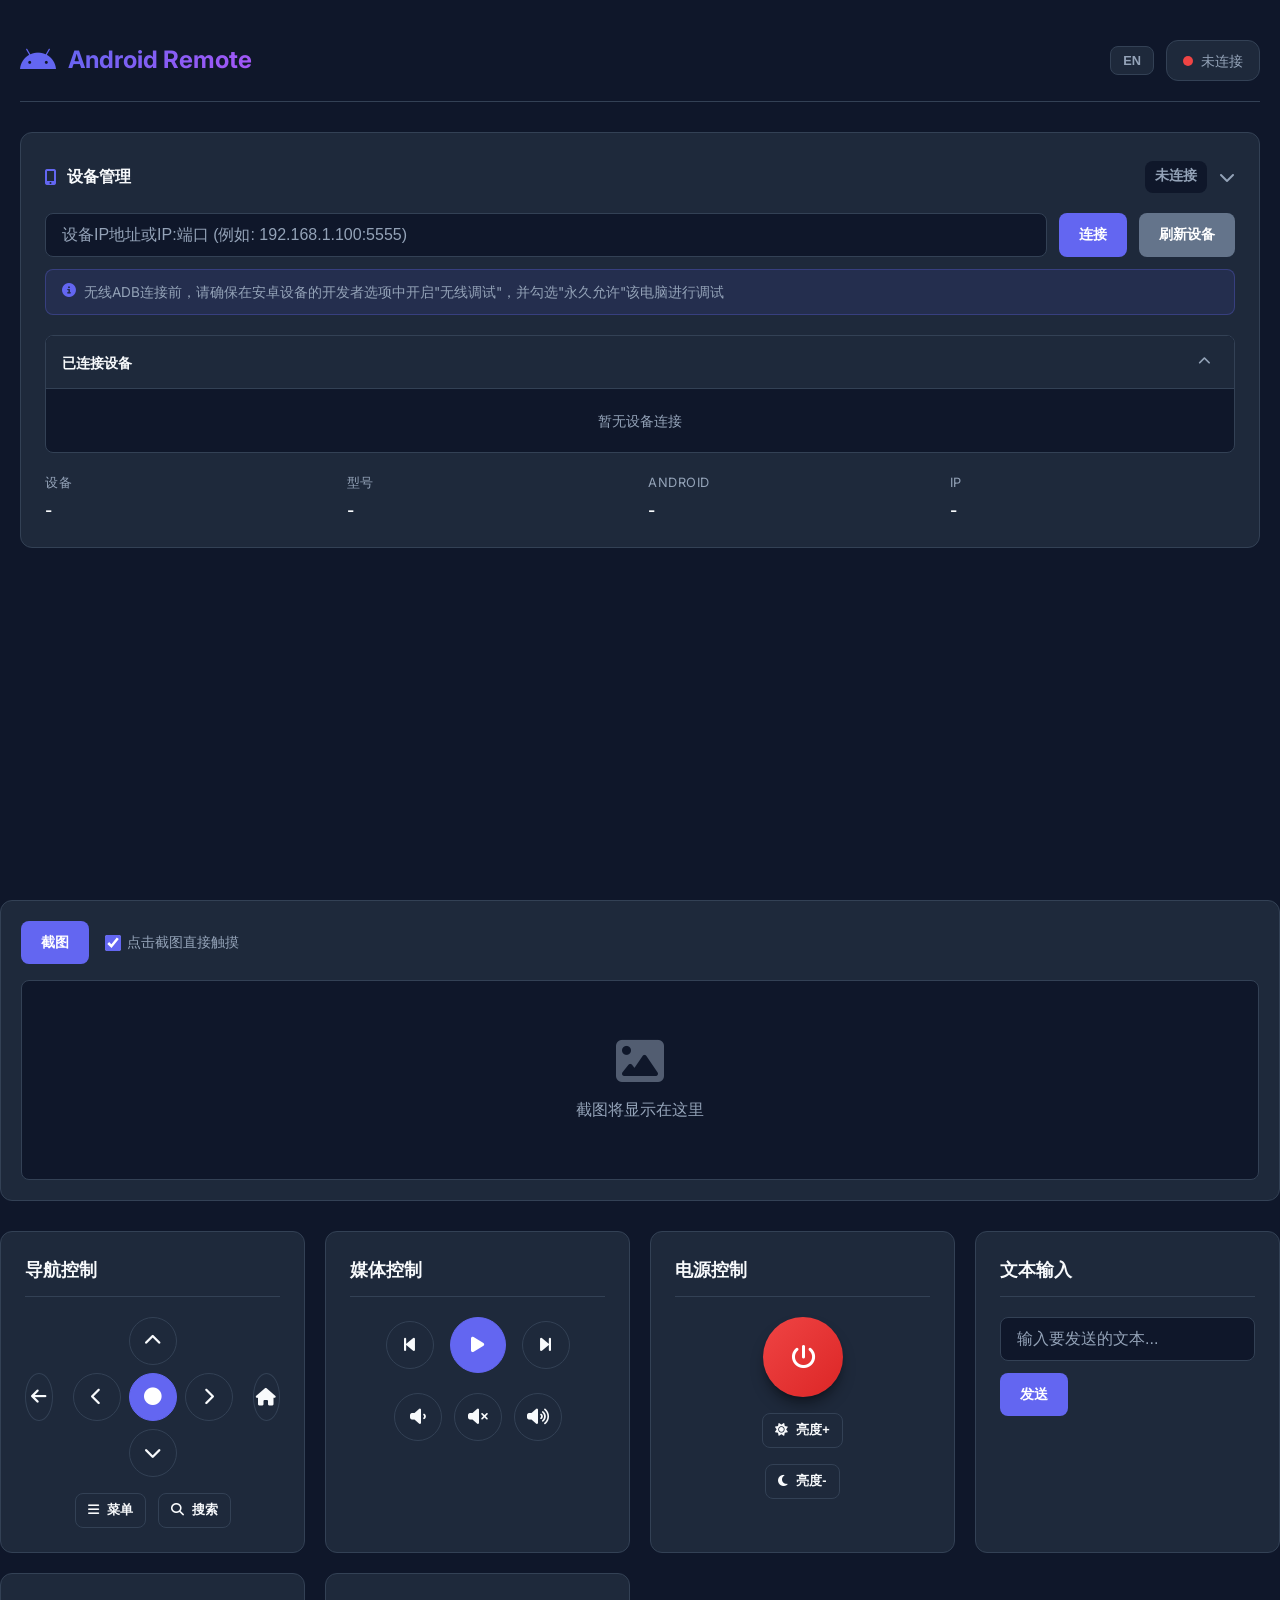
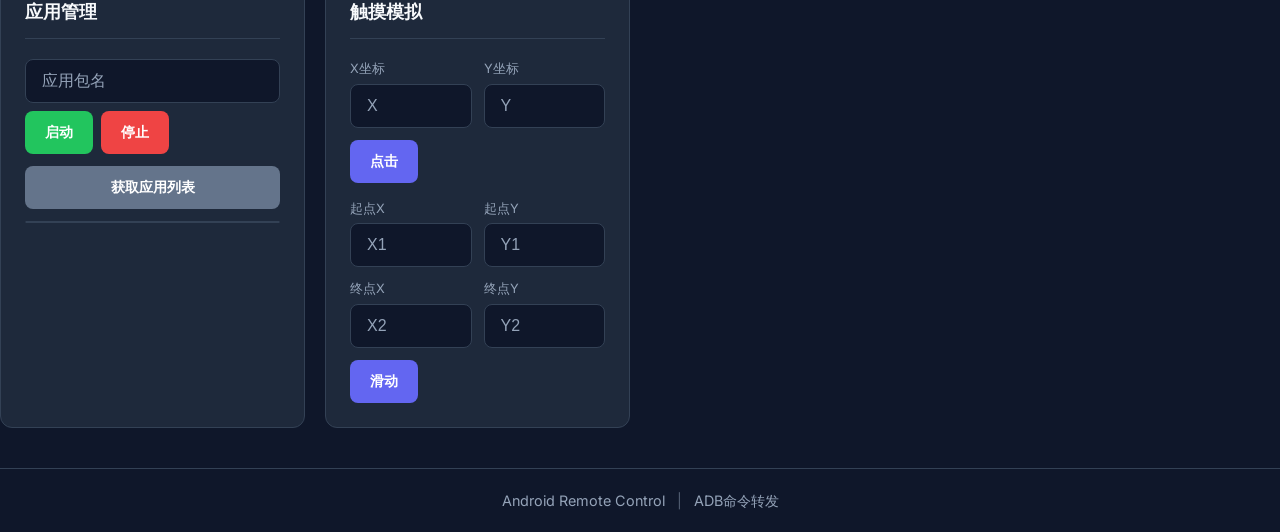
==== static/index.html @ 406a1ae6 "refactor(ui): 截图模块独立于设备管理 - 截图区域从设备管理折叠区域移出 - 截图作为独立section显示，不受折叠影响 - 添加screenshot-section样式" ====
<!DOCTYPE html>
<html lang="zh-CN">
<head>
    <meta charset="UTF-8">
    <meta name="viewport" content="width=device-width, initial-scale=1.0">
    <title>Android Remote</title>
    <link rel="stylesheet" href="style.css">
    <link href="https://fonts.googleapis.com/css2?family=Inter:wght@400;500;600;700&display=swap" rel="stylesheet">
    <link rel="stylesheet" href="https://cdnjs.cloudflare.com/ajax/libs/font-awesome/6.4.0/css/all.min.css">
</head>
<body>
    <div class="container">
        <header class="header">
            <div class="logo">
                <i class="fab fa-android"></i>
                <h1>Android Remote</h1>
            </div>
            <div class="header-right">
                <button id="langToggle" class="lang-toggle">EN</button>
                <div class="status" id="deviceStatus">
                    <span class="status-dot"></span>
                    <span class="status-text">未连接</span>
                </div>
            </div>
        </header>

        <main class="main-content">
            <section class="connection-section" id="connectionSection">
                <div class="section-header" id="connectionHeader">
                    <div class="section-header-left">
                        <i class="fas fa-mobile-alt"></i>
                        <span>设备管理</span>
                    </div>
                    <div class="section-header-right">
                        <div class="connection-status-info">
                            <span class="connection-status-text" id="connectionStatusText">未连接</span>
                            <span class="connection-status-detail" id="connectionStatusDetail"></span>
                        </div>
                        <i class="fas fa-chevron-down connection-toggle-icon"></i>
                    </div>
                </div>
                <div class="connection-section-content" id="connectionContent">
                <div class="input-group">
                    <input type="text" id="deviceIP" placeholder="设备IP地址或IP:端口 (例如: 192.168.1.100:5555)" class="input-field">
                    <button id="connectBtn" class="btn btn-primary">
                        <i class="fas fa-link"></i>
                        连接
                    </button>
                    <button id="refreshDevicesBtn" class="btn btn-secondary">
                        <i class="fas fa-sync-alt"></i>
                        刷新设备
                    </button>
                </div>
                <div class="connection-tip">
                    <i class="fas fa-info-circle"></i>
                    <span>无线ADB连接前，请确保在安卓设备的开发者选项中开启"无线调试"，并勾选"永久允许"该电脑进行调试</span>
                </div>
                <div class="device-list" id="deviceList">
                    <div class="device-list-header">
                        <h3>已连接设备</h3>
                        <button class="device-list-toggle" id="deviceListToggle" aria-label="折叠/展开设备列表">
                            <i class="fas fa-chevron-up"></i>
                        </button>
                    </div>
                    <div class="device-list-content" id="deviceListContent">
                        <div class="device-item-empty">暂无设备连接</div>
                    </div>
                </div>
                <div class="device-info" id="deviceInfo">
                    <div class="info-item info-item-main">
                        <span class="info-label">设备</span>
                        <span class="info-value info-value-main" id="deviceDisplayName">-</span>
                    </div>
                    <div class="info-item">
                        <span class="info-label">型号</span>
                        <span class="info-value" id="deviceModel">-</span>
                    </div>
                    <div class="info-item">
                        <span class="info-label">Android</span>
                        <span class="info-value" id="androidVersion">-</span>
                    </div>
                    <div class="info-item">
                        <span class="info-label">IP</span>
                        <span class="info-value" id="deviceIPDisplay">-</span>
                    </div>
                </div>
                </div>
                </div>
            </section>

            <section class="screenshot-section">
                <div class="screenshot-controls">
                    <div class="screenshot-header">
                        <button id="screenshotBtn" class="btn btn-primary">
                            <i class="fas fa-camera"></i>
                            截图
                        </button>
                        <label class="toggle-label">
                            <input type="checkbox" id="clickToTap" checked>
                            <span>点击截图直接触摸</span>
                        </label>
                    </div>
                    <div class="screenshot-preview" id="screenshotPreview">
                        <img id="screenshotImage" src="" alt="截图预览" style="display: none;">
                        <div class="placeholder" id="screenshotPlaceholder">
                            <i class="fas fa-image"></i>
                            <span>截图将显示在这里</span>
                        </div>
                        <div class="click-indicator" id="clickIndicator"></div>
                    </div>
                </div>
            </section>

            <div class="controls-grid">
                <div class="swipe-panels" id="swipePanels">
                    <div class="swipe-panel" data-panel="0">
                        <section class="control-section navigation">
                            <h2 class="section-title">导航控制</h2>
                            <div class="nav-controls">
                                <button class="btn btn-icon" data-key="back" title="返回">
                                    <i class="fas fa-arrow-left"></i>
                                </button>
                                <div class="dpad">
                                    <button class="btn btn-icon" data-key="up" title="上">
                                        <i class="fas fa-chevron-up"></i>
                                    </button>
                                    <button class="btn btn-icon btn-center" data-key="center" title="确认">
                                        <i class="fas fa-circle"></i>
                                    </button>
                                    <button class="btn btn-icon" data-key="down" title="下">
                                        <i class="fas fa-chevron-down"></i>
                                    </button>
                                    <button class="btn btn-icon" data-key="left" title="左">
                                        <i class="fas fa-chevron-left"></i>
                                    </button>
                                    <button class="btn btn-icon" data-key="right" title="右">
                                        <i class="fas fa-chevron-right"></i>
                                    </button>
                                </div>
                                <button class="btn btn-icon" data-key="home" title="主页">
                                    <i class="fas fa-home"></i>
                                </button>
                            </div>
                            <div class="extra-nav">
                                <button class="btn btn-small" data-key="menu" title="菜单">
                                    <i class="fas fa-bars"></i>
                                    菜单
                                </button>
                                <button class="btn btn-small" data-key="search" title="搜索">
                                    <i class="fas fa-search"></i>
                                    搜索
                                </button>
                            </div>
                        </section>

                        <section class="control-section media">
                            <h2 class="section-title">媒体控制</h2>
                            <div class="media-controls">
                                <button class="btn btn-icon" data-key="previous" title="上一曲">
                                    <i class="fas fa-step-backward"></i>
                                </button>
                                <button class="btn btn-icon btn-play" data-key="playpause" title="播放/暂停">
                                    <i class="fas fa-play"></i>
                                </button>
                                <button class="btn btn-icon" data-key="next" title="下一曲">
                                    <i class="fas fa-step-forward"></i>
                                </button>
                            </div>
                            <div class="volume-controls">
                                <button class="btn btn-icon" data-key="volumedown" title="音量减">
                                    <i class="fas fa-volume-down"></i>
                                </button>
                                <button class="btn btn-icon" data-key="mute" title="静音">
                                    <i class="fas fa-volume-mute"></i>
                                </button>
                                <button class="btn btn-icon" data-key="volumeup" title="音量加">
                                    <i class="fas fa-volume-up"></i>
                                </button>
                            </div>
                        </section>

                        <section class="control-section power">
                            <h2 class="section-title">电源控制</h2>
                            <div class="power-controls">
                                <button class="btn btn-power" data-key="power" title="电源">
                                    <i class="fas fa-power-off"></i>
                                </button>
                                <button class="btn btn-small" data-key="brightnessup" title="亮度增">
                                    <i class="fas fa-sun"></i>
                                    亮度+
                                </button>
                                <button class="btn btn-small" data-key="brightnessdown" title="亮度减">
                                    <i class="fas fa-moon"></i>
                                    亮度-
                                </button>
                            </div>
                        </section>
                    </div>

                    <div class="swipe-panel" data-panel="1">
                        <section class="control-section input">
                            <h2 class="section-title">文本输入</h2>
                            <div class="input-controls">
                                <input type="text" id="textInput" placeholder="输入要发送的文本..." class="input-field">
                                <button id="sendTextBtn" class="btn btn-primary">
                                    <i class="fas fa-paper-plane"></i>
                                    发送
                                </button>
                            </div>
                        </section>

                        <section class="control-section apps">
                            <h2 class="section-title">应用管理</h2>
                            <div class="app-controls">
                                <div class="app-input-group">
                                    <input type="text" id="packageName" placeholder="应用包名" class="input-field">
                                    <button id="startAppBtn" class="btn btn-success">
                                        <i class="fas fa-play"></i>
                                        启动
                                    </button>
                                    <button id="stopAppBtn" class="btn btn-danger">
                                        <i class="fas fa-stop"></i>
                                        停止
                                    </button>
                                </div>
                                <button id="listAppsBtn" class="btn btn-secondary">
                                    <i class="fas fa-list"></i>
                                    获取应用列表
                                </button>
                                <div class="app-list" id="appList"></div>
                            </div>
                        </section>
                    </div>

                    <div class="swipe-panel" data-panel="2">
                        <section class="control-section touch">
                            <h2 class="section-title">触摸模拟</h2>
                            <div class="touch-controls">
                                <div class="touch-inputs">
                                    <div class="touch-input">
                                        <label>X坐标</label>
                                        <input type="number" id="tapX" placeholder="X" class="input-field">
                                    </div>
                                    <div class="touch-input">
                                        <label>Y坐标</label>
                                        <input type="number" id="tapY" placeholder="Y" class="input-field">
                                    </div>
                                    <button id="tapBtn" class="btn btn-primary">
                                        <i class="fas fa-hand-pointer"></i>
                                        点击
                                    </button>
                                </div>
                                <div class="swipe-inputs">
                                    <div class="swipe-input">
                                        <label>起点X</label>
                                        <input type="number" id="swipeX1" placeholder="X1" class="input-field">
                                    </div>
                                    <div class="swipe-input">
                                        <label>起点Y</label>
                                        <input type="number" id="swipeY1" placeholder="Y1" class="input-field">
                                    </div>
                                    <div class="swipe-input">
                                        <label>终点X</label>
                                        <input type="number" id="swipeX2" placeholder="X2" class="input-field">
                                    </div>
                                    <div class="swipe-input">
                                        <label>终点Y</label>
                                        <input type="number" id="swipeY2" placeholder="Y2" class="input-field">
                                    </div>
                                    <button id="swipeBtn" class="btn btn-primary">
                                        <i class="fas fa-arrows-alt-h"></i>
                                        滑动
                                    </button>
                                </div>
                            </div>
                        </section>
                    </div>
                </div>
                <div class="swipe-dots" id="swipeDots">
                    <span class="swipe-dot active" data-dot="0"></span>
                    <span class="swipe-dot" data-dot="1"></span>
                    <span class="swipe-dot" data-dot="2"></span>
                </div>
            </div>
        </main>

        <footer class="footer">
            <div class="footer-content">
                <span>Android Remote Control</span>
                <span class="separator">|</span>
                <span>ADB命令转发</span>
            </div>
        </footer>
    </div>

    <div class="toast" id="toast"></div>
    <script src="i18n.js"></script>
    <script src="script.js"></script>
</body>
</html>
---- static/style.css ----
:root {
    --primary: #6366f1;
    --primary-hover: #4f46e5;
    --success: #22c55e;
    --success-hover: #16a34a;
    --danger: #ef4444;
    --danger-hover: #dc2626;
    --secondary: #64748b;
    --secondary-hover: #475569;
    --background: #0f172a;
    --surface: #1e293b;
    --surface-hover: #334155;
    --text: #f8fafc;
    --text-secondary: #94a3b8;
    --border: #334155;
    --radius: 12px;
    --radius-sm: 8px;
    --shadow: 0 4px 6px -1px rgba(0, 0, 0, 0.3), 0 2px 4px -2px rgba(0, 0, 0, 0.3);
    --shadow-lg: 0 10px 15px -3px rgba(0, 0, 0, 0.4), 0 4px 6px -4px rgba(0, 0, 0, 0.4);
    --transition: all 0.2s ease;
}

* {
    margin: 0;
    padding: 0;
    box-sizing: border-box;
}

body {
    font-family: 'Inter', -apple-system, BlinkMacSystemFont, sans-serif;
    background: var(--background);
    color: var(--text);
    min-height: 100vh;
    line-height: 1.6;
}

.container {
    max-width: 1400px;
    margin: 0 auto;
    padding: 20px;
    min-height: 100vh;
    display: flex;
    flex-direction: column;
}

.header {
    display: flex;
    justify-content: space-between;
    align-items: center;
    padding: 20px 0;
    border-bottom: 1px solid var(--border);
    margin-bottom: 30px;
}

.logo {
    display: flex;
    align-items: center;
    gap: 12px;
}

.logo i {
    font-size: 2rem;
    color: var(--primary);
}

.logo h1 {
    font-size: 1.5rem;
    font-weight: 700;
    background: linear-gradient(135deg, var(--primary), #a855f7);
    -webkit-background-clip: text;
    -webkit-text-fill-color: transparent;
    background-clip: text;
}

.header-right {
    display: flex;
    align-items: center;
    gap: 12px;
}

.lang-toggle {
    padding: 6px 12px;
    background: var(--surface);
    color: var(--text-secondary);
    border: 1px solid var(--border);
    border-radius: var(--radius-sm);
    font-size: 0.8rem;
    font-weight: 600;
    cursor: pointer;
    transition: var(--transition);
}

.lang-toggle:hover {
    background: var(--surface-hover);
    color: var(--text);
}

.status {
    display: flex;
    align-items: center;
    gap: 8px;
    padding: 8px 16px;
    background: var(--surface);
    border-radius: var(--radius);
    border: 1px solid var(--border);
}

.status-dot {
    width: 10px;
    height: 10px;
    border-radius: 50%;
    background: var(--danger);
    animation: pulse 2s infinite;
}

.status-dot.connected {
    background: var(--success);
}

@keyframes pulse {
    0%, 100% {
        opacity: 1;
    }
    50% {
        opacity: 0.5;
    }
}

.status-text {
    font-size: 0.9rem;
    color: var(--text-secondary);
}

.main-content {
    flex: 1;
}

.connection-section {
    background: var(--surface);
    padding: 24px;
    border-radius: var(--radius);
    margin-bottom: 30px;
    border: 1px solid var(--border);
}

.section-header {
    display: flex;
    justify-content: space-between;
    align-items: center;
    cursor: pointer;
    padding: 4px 0;
    margin-bottom: 16px;
    user-select: none;
}

.section-header-left {
    display: flex;
    align-items: center;
    gap: 10px;
    font-weight: 600;
    font-size: 1rem;
}

.section-header-left i {
    color: var(--primary);
}

.section-header-right {
    display: flex;
    align-items: center;
    gap: 12px;
}

.connection-status-info {
    display: flex;
    flex-direction: column;
    align-items: flex-end;
    gap: 2px;
    padding: 4px 10px;
    background: var(--background);
    border-radius: var(--radius-sm);
}

.connection-status-text {
    font-size: 0.85rem;
    font-weight: 600;
    color: var(--text-secondary);
}

.connection-status-detail {
    font-size: 0.7rem;
    color: var(--text-secondary);
    opacity: 0.8;
}

.connection-toggle-icon {
    transition: transform 0.3s ease;
    color: var(--text-secondary);
}

.connection-section.collapsed .connection-toggle-icon {
    transform: rotate(-180deg);
}

.connection-section-content {
    max-height: 2000px;
    overflow: hidden;
    transition: max-height 0.4s ease, opacity 0.3s ease;
    opacity: 1;
}

.connection-section.collapsed .connection-section-content {
    max-height: 0;
    opacity: 0;
    margin-top: -16px;
}

.screenshot-section {
    background: var(--surface);
    padding: 20px;
    border-radius: var(--radius);
    margin-bottom: 30px;
    border: 1px solid var(--border);
}

.input-group {
    display: flex;
    gap: 12px;
    margin-bottom: 12px;
}

.connection-tip {
    display: flex;
    align-items: flex-start;
    gap: 8px;
    padding: 12px 16px;
    background: rgba(99, 102, 241, 0.1);
    border: 1px solid rgba(99, 102, 241, 0.3);
    border-radius: var(--radius-sm);
    margin-bottom: 20px;
    font-size: 0.85rem;
    color: var(--text-secondary);
    line-height: 1.5;
}

.connection-tip i {
    color: var(--primary);
    margin-top: 2px;
    flex-shrink: 0;
}

.input-field {
    flex: 1;
    padding: 12px 16px;
    background: var(--background);
    border: 1px solid var(--border);
    border-radius: var(--radius-sm);
    color: var(--text);
    font-size: 1rem;
    transition: var(--transition);
}

.input-field:focus {
    outline: none;
    border-color: var(--primary);
    box-shadow: 0 0 0 3px rgba(99, 102, 241, 0.2);
}

.input-field::placeholder {
    color: var(--text-secondary);
}

.btn {
    display: inline-flex;
    align-items: center;
    justify-content: center;
    gap: 8px;
    padding: 12px 20px;
    border: none;
    border-radius: var(--radius-sm);
    font-size: 0.9rem;
    font-weight: 600;
    cursor: pointer;
    transition: var(--transition);
    white-space: nowrap;
}

.btn:hover {
    transform: translateY(-1px);
    box-shadow: var(--shadow);
}

.btn:active {
    transform: translateY(0);
}

.btn-primary {
    background: var(--primary);
    color: white;
}

.btn-primary:hover {
    background: var(--primary-hover);
}

.btn-success {
    background: var(--success);
    color: white;
}

.btn-success:hover {
    background: var(--success-hover);
}

.btn-danger {
    background: var(--danger);
    color: white;
}

.btn-danger:hover {
    background: var(--danger-hover);
}

.btn-secondary {
    background: var(--secondary);
    color: white;
}

.btn-secondary:hover {
    background: var(--secondary-hover);
}

.btn-icon {
    width: 48px;
    height: 48px;
    padding: 0;
    border-radius: 50%;
    background: var(--surface);
    color: var(--text);
    border: 1px solid var(--border);
}

.btn-icon:hover {
    background: var(--surface-hover);
    border-color: var(--primary);
    color: var(--primary);
}

.btn-icon i {
    font-size: 1.1rem;
}

.btn-small {
    padding: 8px 12px;
    font-size: 0.8rem;
    background: var(--surface);
    color: var(--text);
    border: 1px solid var(--border);
}

.btn-small:hover {
    background: var(--surface-hover);
    border-color: var(--primary);
    color: var(--primary);
}

.btn-power {
    width: 80px;
    height: 80px;
    border-radius: 50%;
    background: linear-gradient(135deg, var(--danger), #dc2626);
    color: white;
    font-size: 1.5rem;
    box-shadow: var(--shadow-lg);
}

.btn-power:hover {
    background: linear-gradient(135deg, #dc2626, #b91c1c);
    box-shadow: 0 0 30px rgba(239, 68, 68, 0.4);
}

.btn-play {
    width: 56px;
    height: 56px;
    font-size: 1.3rem;
    background: var(--primary);
    color: white;
    border-color: var(--primary);
}

.btn-play:hover {
    background: var(--primary-hover);
    border-color: var(--primary-hover);
    color: white;
}

.device-info {
    display: grid;
    grid-template-columns: repeat(auto-fit, minmax(150px, 1fr));
    gap: 16px;
}

.device-list {
    background: var(--background);
    border-radius: var(--radius-sm);
    border: 1px solid var(--border);
    margin-bottom: 20px;
    overflow: hidden;
}

.device-list-header {
    display: flex;
    align-items: center;
    justify-content: space-between;
    padding: 12px 16px;
    background: var(--surface);
    border-bottom: 1px solid var(--border);
    cursor: pointer;
    user-select: none;
}

.device-list-header h3 {
    font-size: 0.9rem;
    font-weight: 600;
    color: var(--text);
}

.device-list-toggle {
    display: flex;
    align-items: center;
    justify-content: center;
    width: 28px;
    height: 28px;
    border: none;
    background: transparent;
    color: var(--text-secondary);
    cursor: pointer;
    border-radius: var(--radius-sm);
    transition: var(--transition);
    font-size: 0.8rem;
}

.device-list-toggle:hover {
    background: var(--surface-hover);
    color: var(--text);
}

.device-list-toggle i {
    transition: transform 0.3s ease;
    display: block;
}

.device-list.collapsed .device-list-toggle i {
    transform: rotate(180deg);
}

.device-list-content {
    max-height: 300px;
    overflow-y: auto;
    transition: max-height 0.3s ease, opacity 0.3s ease;
}

.device-list.collapsed .device-list-content {
    max-height: 0;
    opacity: 0;
    overflow: hidden;
}

.device-item {
    display: flex;
    align-items: center;
    justify-content: space-between;
    padding: 12px 16px;
    border-bottom: 1px solid var(--border);
    cursor: pointer;
    transition: var(--transition);
}

.device-item:hover {
    background: var(--surface-hover);
}

.device-item:last-child {
    border-bottom: none;
}

.device-item.selected {
    background: rgba(99, 102, 241, 0.1);
    border-left: 3px solid var(--primary);
}

.device-item-left {
    display: flex;
    align-items: center;
    gap: 12px;
    flex: 1;
}

.device-item-info {
    display: flex;
    flex-direction: column;
    gap: 2px;
}

.device-item-name {
    font-weight: 600;
    font-size: 0.95rem;
    color: var(--text);
}

.device-item-model {
    font-size: 0.75rem;
    color: var(--text-secondary);
    margin-top: 2px;
}

.device-item-id {
    font-size: 0.8rem;
    color: var(--text-secondary);
}

.device-item-right {
    display: flex;
    align-items: center;
    gap: 8px;
}

.device-type-badge {
    padding: 4px 8px;
    border-radius: 4px;
    font-size: 0.75rem;
    font-weight: 600;
    text-transform: uppercase;
}

.device-type-badge.usb {
    background: rgba(34, 197, 94, 0.2);
    color: var(--success);
    border: 1px solid var(--success);
}

.device-type-badge.wireless {
    background: rgba(99, 102, 241, 0.2);
    color: var(--primary);
    border: 1px solid var(--primary);
}

.switch-mode-btn {
    padding: 4px 10px;
    border-radius: 4px;
    font-size: 0.7rem;
    font-weight: 600;
    cursor: pointer;
    transition: var(--transition);
    border: 1px solid;
}

.switch-mode-btn.to-wireless {
    background: rgba(99, 102, 241, 0.15);
    color: var(--primary);
    border-color: var(--primary);
}

.switch-mode-btn.to-wireless:hover {
    background: rgba(99, 102, 241, 0.3);
}

.switch-mode-btn.to-usb {
    background: rgba(34, 197, 94, 0.15);
    color: var(--success);
    border-color: var(--success);
}

.switch-mode-btn.to-usb:hover {
    background: rgba(34, 197, 94, 0.3);
}

.switch-mode-btn:disabled {
    opacity: 0.5;
    cursor: not-allowed;
}

.device-note-input {
    padding: 6px 10px;
    background: var(--surface);
    border: 1px solid var(--border);
    border-radius: 4px;
    color: var(--text);
    font-size: 0.8rem;
    width: 150px;
    transition: var(--transition);
}

.device-note-input:focus {
    outline: none;
    border-color: var(--primary);
}

.device-item-empty {
    padding: 20px;
    text-align: center;
    color: var(--text-secondary);
    font-size: 0.9rem;
}

.info-item {
    display: flex;
    flex-direction: column;
    gap: 4px;
}

.info-item-main {
    min-width: 120px;
}

.info-value-main {
    font-weight: 600;
    font-size: 1rem;
    color: var(--primary);
}

.info-label {
    font-size: 0.8rem;
    color: var(--text-secondary);
    text-transform: uppercase;
    letter-spacing: 0.5px;
}

.info-value {
    font-size: 1rem;
    font-weight: 600;
    color: var(--text);
}

.controls-grid {
    width: 100%;
}

.control-section {
    background: var(--surface);
    padding: 24px;
    border-radius: var(--radius);
    border: 1px solid var(--border);
    transition: var(--transition);
}

.control-section:hover {
    border-color: var(--primary);
    box-shadow: 0 0 20px rgba(99, 102, 241, 0.1);
}

.section-title {
    font-size: 1.1rem;
    font-weight: 600;
    color: var(--text);
    margin-bottom: 20px;
    padding-bottom: 12px;
    border-bottom: 1px solid var(--border);
}

.nav-controls {
    display: flex;
    align-items: center;
    justify-content: space-between;
    gap: 20px;
    margin-bottom: 16px;
}

.dpad {
    display: grid;
    grid-template-areas:
        ". up ."
        "left center right"
        ". down .";
    gap: 8px;
}

.dpad .btn-icon:nth-child(1) { grid-area: up; }
.dpad .btn-icon:nth-child(2) { grid-area: center; }
.dpad .btn-icon:nth-child(3) { grid-area: down; }
.dpad .btn-icon:nth-child(4) { grid-area: left; }
.dpad .btn-icon:nth-child(5) { grid-area: right; }

.btn-center {
    background: var(--primary);
    color: white;
    border-color: var(--primary);
}

.btn-center:hover {
    background: var(--primary-hover);
    border-color: var(--primary-hover);
    color: white;
}

.extra-nav {
    display: flex;
    gap: 12px;
    justify-content: center;
}

.media-controls {
    display: flex;
    align-items: center;
    justify-content: center;
    gap: 16px;
    margin-bottom: 20px;
}

.volume-controls {
    display: flex;
    align-items: center;
    justify-content: center;
    gap: 12px;
}

.power-controls {
    display: flex;
    flex-direction: column;
    align-items: center;
    gap: 16px;
}

.input-controls {
    display: flex;
    gap: 12px;
    flex-wrap: wrap;
}

.input-controls .input-field {
    flex: 1;
    min-width: 200px;
}

.app-controls {
    display: flex;
    flex-direction: column;
    gap: 12px;
}

.app-input-group {
    display: flex;
    gap: 8px;
    flex-wrap: wrap;
}

.app-input-group .input-field {
    flex: 1;
    min-width: 200px;
}

.app-list {
    max-height: 300px;
    overflow-y: auto;
    background: var(--background);
    border-radius: var(--radius-sm);
    border: 1px solid var(--border);
}

.app-item {
    display: flex;
    align-items: center;
    padding: 8px;
    border-bottom: 1px solid var(--border);
    cursor: pointer;
    transition: var(--transition);
}

.app-item:hover {
    background: var(--surface-hover);
    border-radius: 4px;
}

.app-item:last-child {
    border-bottom: none;
}

.app-info {
    display: flex;
    flex-direction: column;
    gap: 2px;
    min-width: 0;
    flex: 1;
}

.app-name {
    font-weight: 500;
    font-size: 0.9rem;
    color: var(--text);
    white-space: nowrap;
    overflow: hidden;
    text-overflow: ellipsis;
}

.app-package {
    font-size: 0.75rem;
    color: var(--text-secondary);
    white-space: nowrap;
    overflow: hidden;
    text-overflow: ellipsis;
}

.screenshot-controls {
    display: flex;
    flex-direction: column;
    gap: 16px;
}

.screenshot-header {
    display: flex;
    align-items: center;
    gap: 16px;
    flex-wrap: wrap;
}

.toggle-label {
    display: flex;
    align-items: center;
    gap: 6px;
    font-size: 0.85rem;
    color: var(--text-secondary);
    cursor: pointer;
}

.toggle-label input[type="checkbox"] {
    width: 16px;
    height: 16px;
    accent-color: var(--primary);
}

.screenshot-preview {
    background: var(--background);
    border-radius: var(--radius-sm);
    border: 1px solid var(--border);
    min-height: 200px;
    display: flex;
    align-items: center;
    justify-content: center;
    overflow: hidden;
    position: relative;
    cursor: crosshair;
}

.screenshot-preview img {
    max-width: 100%;
    max-height: 400px;
    object-fit: contain;
    pointer-events: none;
}

.placeholder {
    display: flex;
    flex-direction: column;
    align-items: center;
    gap: 12px;
    color: var(--text-secondary);
    pointer-events: none;
}

.placeholder i {
    font-size: 3rem;
    opacity: 0.5;
}

.click-indicator {
    position: absolute;
    width: 20px;
    height: 20px;
    border: 2px solid var(--primary);
    border-radius: 50%;
    transform: translate(-50%, -50%);
    pointer-events: none;
    opacity: 0;
    transition: opacity 0.15s ease;
}

.click-indicator.active {
    opacity: 1;
    animation: click-ripple 0.5s ease-out;
}

@keyframes click-ripple {
    0% {
        width: 20px;
        height: 20px;
        opacity: 1;
    }
    100% {
        width: 40px;
        height: 40px;
        opacity: 0;
    }
}

.touch-controls {
    display: flex;
    flex-direction: column;
    gap: 16px;
}

.touch-inputs, .swipe-inputs {
    display: flex;
    gap: 12px;
    align-items: end;
    flex-wrap: wrap;
}

.touch-input, .swipe-input {
    display: flex;
    flex-direction: column;
    gap: 4px;
    flex: 1;
    min-width: 120px;
}

.touch-input label, .swipe-input label {
    font-size: 0.8rem;
    color: var(--text-secondary);
}

.touch-input .input-field, .swipe-input .input-field {
    width: 100%;
    min-width: 80px;
}

.footer {
    margin-top: 40px;
    padding: 20px 0;
    border-top: 1px solid var(--border);
}

.footer-content {
    display: flex;
    align-items: center;
    justify-content: center;
    gap: 12px;
    color: var(--text-secondary);
    font-size: 0.9rem;
}

.separator {
    opacity: 0.5;
}

.toast {
    position: fixed;
    top: 20px;
    left: 50%;
    transform: translateX(-50%) translateY(-100px);
    padding: 12px 24px;
    background: var(--surface);
    color: var(--text);
    border-radius: var(--radius);
    border: 1px solid var(--border);
    box-shadow: var(--shadow-lg);
    opacity: 0;
    transition: all 0.3s ease;
    z-index: 1000;
}

.toast.show {
    transform: translateX(-50%) translateY(0);
    opacity: 1;
}

.toast.success {
    border-color: var(--success);
    background: linear-gradient(135deg, rgba(34, 197, 94, 0.1), var(--surface));
}

.toast.error {
    border-color: var(--danger);
    background: linear-gradient(135deg, rgba(239, 68, 68, 0.1), var(--surface));
}

.swipe-panels {
    display: contents;
}

.swipe-panel {
    display: contents;
}

.swipe-dots {
    display: none;
}

@media (max-width: 768px) {
    .container {
        padding: 10px;
        height: 100vh;
        height: 100dvh;
        overflow: hidden;
    }

    .header {
        flex-direction: row;
        justify-content: space-between;
        padding: 12px 0;
        margin-bottom: 12px;
    }

    .logo h1 {
        font-size: 1.1rem;
    }

    .logo i {
        font-size: 1.4rem;
    }

    .main-content {
        display: flex;
        flex-direction: column;
        height: calc(100vh - 80px);
        height: calc(100dvh - 80px);
    }

    .connection-section {
        padding: 16px;
        margin-bottom: 12px;
        flex-shrink: 0;
    }

    .connection-tip {
        display: none;
    }

    .input-group {
        flex-direction: column;
    }

    .device-info {
        grid-template-columns: repeat(2, 1fr);
        gap: 8px;
    }

    .control-section.screenshot {
        flex-shrink: 0;
        padding: 16px;
        margin-bottom: 0;
    }

    .screenshot-preview {
        min-height: 120px;
    }

    .screenshot-preview img {
        max-height: 200px;
    }

    .controls-grid {
        flex: 1;
        min-height: 0;
        display: flex;
        flex-direction: column;
        overflow: hidden;
        margin-top: 12px;
    }

    .swipe-panels {
        display: flex;
        flex: 1;
        min-height: 0;
        overflow-x: auto;
        overflow-y: hidden;
        scroll-snap-type: x mandatory;
        -webkit-overflow-scrolling: touch;
        touch-action: pan-y;
        scrollbar-width: none;
    }

    .swipe-panels::-webkit-scrollbar {
        display: none;
    }

    .swipe-panel {
        display: flex;
        flex-direction: column;
        flex: 0 0 100%;
        min-width: 100%;
        scroll-snap-align: start;
        overflow-y: auto;
        padding: 0 4px;
        gap: 12px;
        touch-action: pan-y;
    }

    .swipe-panel .control-section {
        flex-shrink: 0;
    }

    .swipe-dots {
        display: flex;
        justify-content: center;
        gap: 8px;
        padding: 12px 0;
        flex-shrink: 0;
    }

    .swipe-dot {
        width: 8px;
        height: 8px;
        border-radius: 50%;
        background: var(--border);
        cursor: pointer;
        transition: all 0.3s ease;
    }

    .swipe-dot.active {
        background: var(--primary);
        width: 24px;
        border-radius: 4px;
    }

    .input-group .input-field {
        min-width: 100%;
    }

    .input-controls {
        flex-direction: column;
    }

    .input-controls .input-field {
        min-width: 100%;
    }

    .app-input-group {
        flex-direction: column;
    }

    .app-input-group .input-field {
        min-width: 100%;
    }

    .touch-inputs, .swipe-inputs {
        flex-direction: column;
    }

    .touch-input, .swipe-input {
        min-width: 100%;
    }

    .touch-input .input-field, .swipe-input .input-field {
        width: 100%;
    }

    .nav-controls {
        flex-direction: column;
    }

    .footer {
        display: none;
    }
}

@media (min-width: 768px) {
    .controls-grid {
        display: grid;
        grid-template-columns: repeat(auto-fit, minmax(280px, 1fr));
        gap: 20px;
    }
}

@media (max-width: 480px) {
    .container {
        padding: 8px;
    }

    .control-section {
        padding: 16px;
    }

    .btn-icon {
        width: 40px;
        height: 40px;
    }

    .btn-power {
        width: 60px;
        height: 60px;
    }

    .btn-play {
        width: 48px;
        height: 48px;
    }
}
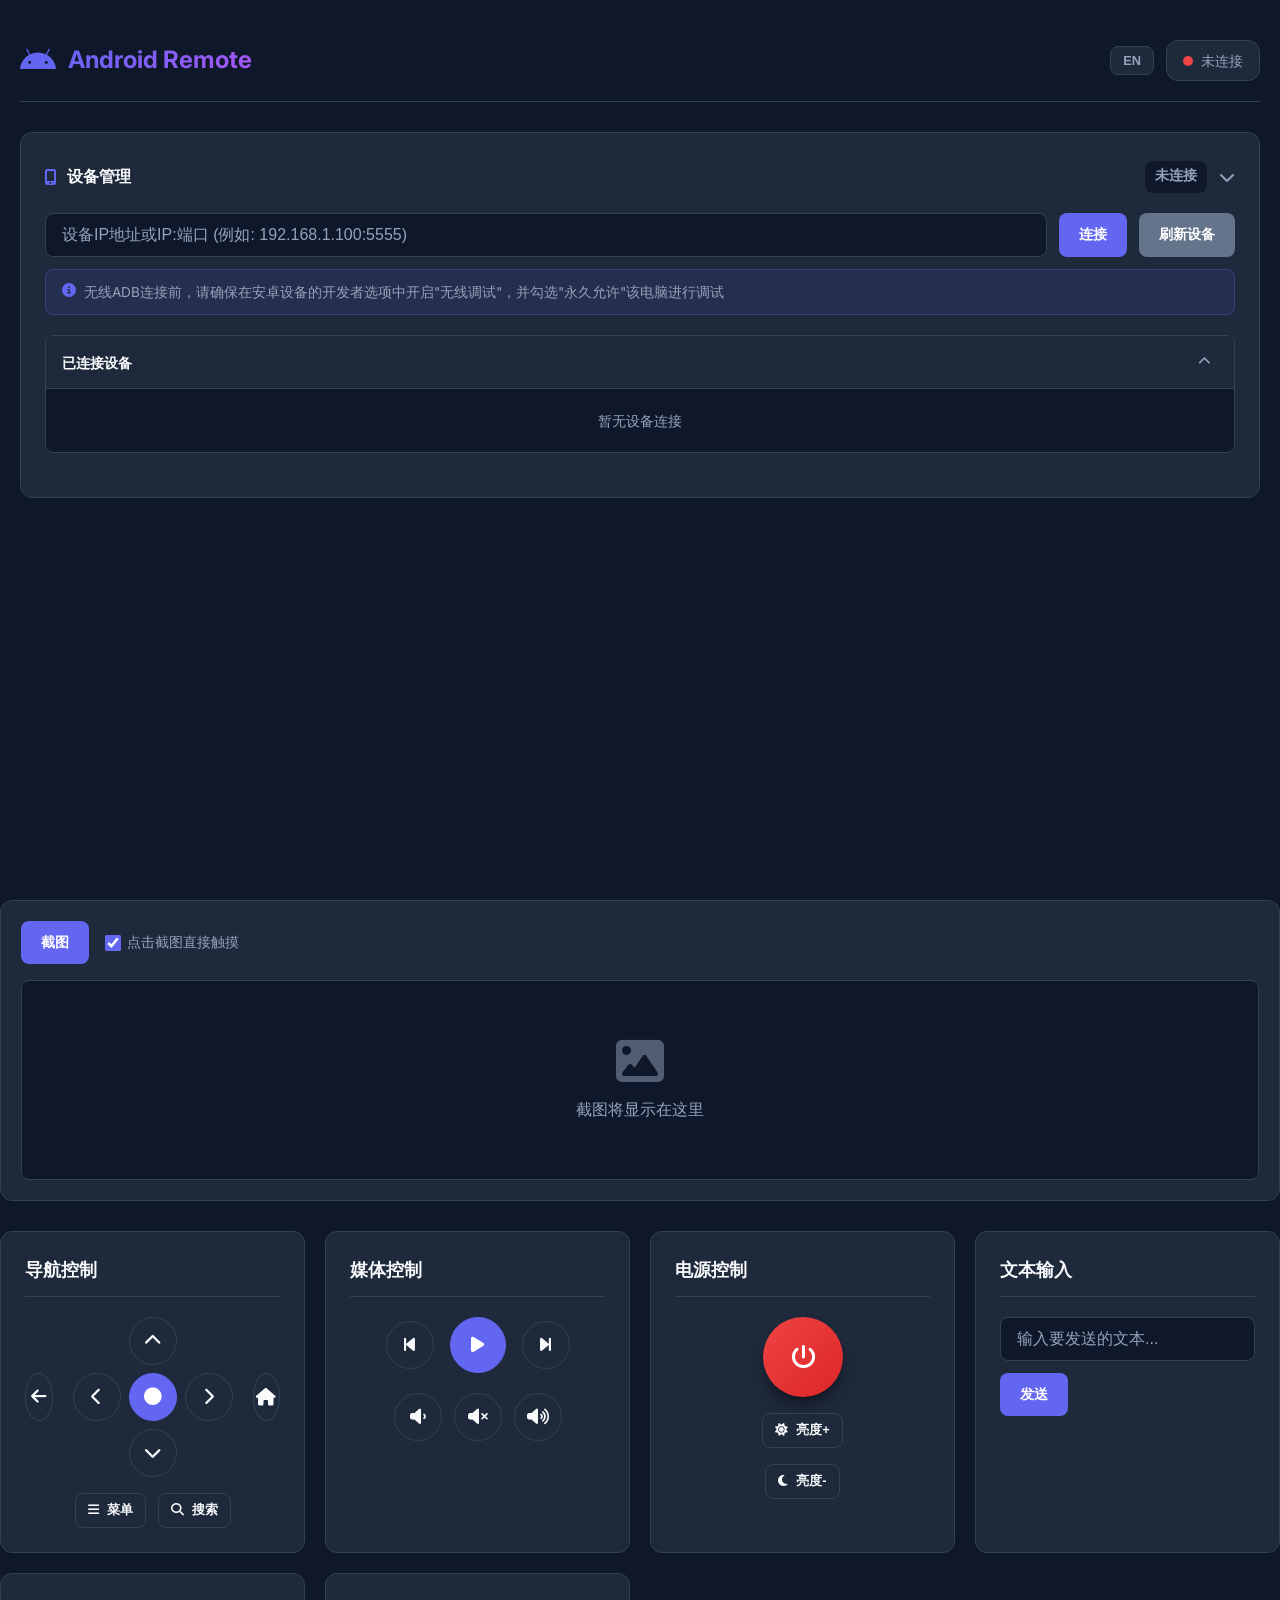
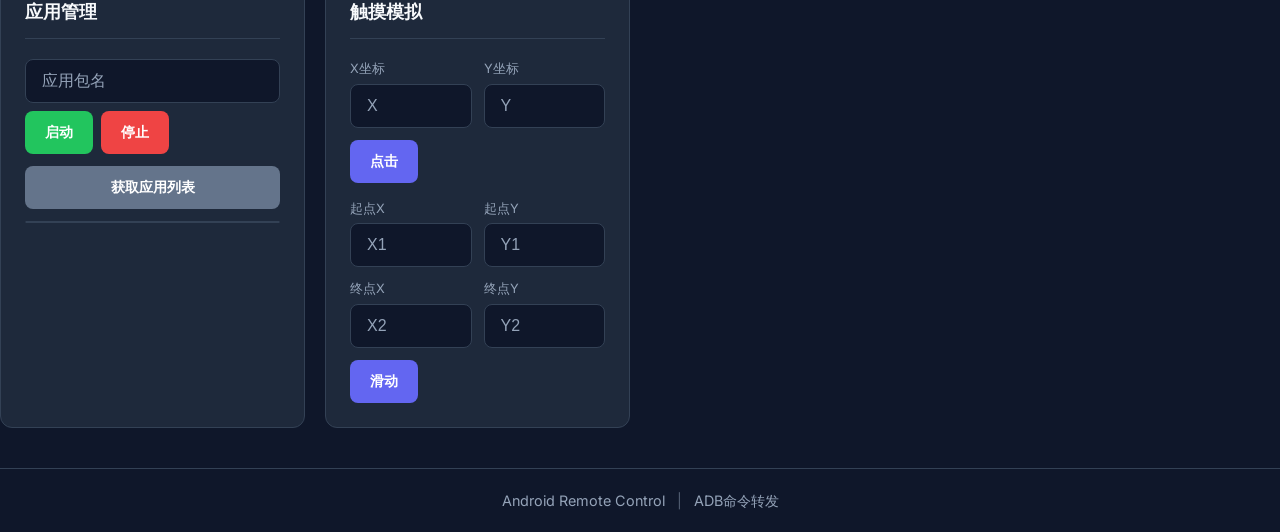
==== commit c804fc07: "feat(ui): 优化语言选择器和设备列表 - 语言选择改为下拉菜单，支持中/英/日/韩 - 添加国旗emoji标识 - 设备列表直接展示所有信息（型号、Android、IP） - 移除独立的设备信" ====
--- a/static/index.html
+++ b/static/index.html
@@ -4,6 +4,7 @@
     <meta charset="UTF-8">
     <meta name="viewport" content="width=device-width, initial-scale=1.0">
     <title>Android Remote</title>
+    <link rel="icon" href="data:image/svg+xml,<svg xmlns='http://www.w3.org/2000/svg' viewBox='0 0 100 100'><text y='.9em' font-size='90'>🤖</text></svg>">
     <link rel="stylesheet" href="style.css">
     <link href="https://fonts.googleapis.com/css2?family=Inter:wght@400;500;600;700&display=swap" rel="stylesheet">
     <link rel="stylesheet" href="https://cdnjs.cloudflare.com/ajax/libs/font-awesome/6.4.0/css/all.min.css">
@@ -16,7 +17,31 @@
                 <h1>Android Remote</h1>
             </div>
             <div class="header-right">
-                <button id="langToggle" class="lang-toggle">EN</button>
+                <div class="lang-dropdown" id="langDropdown">
+                    <button class="lang-toggle" id="langToggle">
+                        <span class="lang-flag">🇨🇳</span>
+                        <span class="lang-name">中文</span>
+                        <i class="fas fa-chevron-down lang-arrow"></i>
+                    </button>
+                    <div class="lang-menu" id="langMenu">
+                        <div class="lang-option active" data-lang="zh">
+                            <span class="lang-flag">🇨🇳</span>
+                            <span class="lang-name">中文</span>
+                        </div>
+                        <div class="lang-option" data-lang="en">
+                            <span class="lang-flag">🇺🇸</span>
+                            <span class="lang-name">English</span>
+                        </div>
+                        <div class="lang-option" data-lang="ja">
+                            <span class="lang-flag">🇯🇵</span>
+                            <span class="lang-name">日本語</span>
+                        </div>
+                        <div class="lang-option" data-lang="ko">
+                            <span class="lang-flag">🇰🇷</span>
+                            <span class="lang-name">한국어</span>
+                        </div>
+                    </div>
+                </div>
                 <div class="status" id="deviceStatus">
                     <span class="status-dot"></span>
                     <span class="status-text">未连接</span>
@@ -66,24 +91,6 @@
                         <div class="device-item-empty">暂无设备连接</div>
                     </div>
                 </div>
-                <div class="device-info" id="deviceInfo">
-                    <div class="info-item info-item-main">
-                        <span class="info-label">设备</span>
-                        <span class="info-value info-value-main" id="deviceDisplayName">-</span>
-                    </div>
-                    <div class="info-item">
-                        <span class="info-label">型号</span>
-                        <span class="info-value" id="deviceModel">-</span>
-                    </div>
-                    <div class="info-item">
-                        <span class="info-label">Android</span>
-                        <span class="info-value" id="androidVersion">-</span>
-                    </div>
-                    <div class="info-item">
-                        <span class="info-label">IP</span>
-                        <span class="info-value" id="deviceIPDisplay">-</span>
-                    </div>
-                </div>
                 </div>
                 </div>
             </section>
--- a/static/style.css
+++ b/static/style.css
@@ -78,7 +78,14 @@
     gap: 12px;
 }
 
+.lang-dropdown {
+    position: relative;
+}
+
 .lang-toggle {
+    display: flex;
+    align-items: center;
+    gap: 6px;
     padding: 6px 12px;
     background: var(--surface);
     color: var(--text-secondary);
@@ -93,6 +100,62 @@
 .lang-toggle:hover {
     background: var(--surface-hover);
     color: var(--text);
+}
+
+.lang-flag {
+    font-size: 1rem;
+}
+
+.lang-arrow {
+    font-size: 0.6rem;
+    transition: transform 0.2s ease;
+}
+
+.lang-dropdown.open .lang-arrow {
+    transform: rotate(180deg);
+}
+
+.lang-menu {
+    position: absolute;
+    top: calc(100% + 4px);
+    right: 0;
+    background: var(--surface);
+    border: 1px solid var(--border);
+    border-radius: var(--radius-sm);
+    min-width: 140px;
+    box-shadow: var(--shadow-lg);
+    z-index: 100;
+    display: none;
+    overflow: hidden;
+}
+
+.lang-dropdown.open .lang-menu {
+    display: block;
+    animation: fadeIn 0.15s ease;
+}
+
+@keyframes fadeIn {
+    from { opacity: 0; transform: translateY(-4px); }
+    to { opacity: 1; transform: translateY(0); }
+}
+
+.lang-option {
+    display: flex;
+    align-items: center;
+    gap: 8px;
+    padding: 10px 14px;
+    cursor: pointer;
+    transition: var(--transition);
+    font-size: 0.85rem;
+}
+
+.lang-option:hover {
+    background: var(--surface-hover);
+}
+
+.lang-option.active {
+    color: var(--primary);
+    background: rgba(99, 102, 241, 0.1);
 }
 
 .status {
@@ -468,12 +531,12 @@
 
 .device-item {
     display: flex;
-    align-items: center;
-    justify-content: space-between;
+    flex-direction: column;
     padding: 12px 16px;
     border-bottom: 1px solid var(--border);
     cursor: pointer;
     transition: var(--transition);
+    gap: 8px;
 }
 
 .device-item:hover {
@@ -489,40 +552,67 @@
     border-left: 3px solid var(--primary);
 }
 
+.device-item-main {
+    display: flex;
+    align-items: center;
+    justify-content: space-between;
+    gap: 12px;
+}
+
 .device-item-left {
     display: flex;
     align-items: center;
-    gap: 12px;
+    gap: 10px;
     flex: 1;
+    min-width: 0;
 }
 
 .device-item-info {
     display: flex;
     flex-direction: column;
     gap: 2px;
+    min-width: 0;
 }
 
 .device-item-name {
     font-weight: 600;
     font-size: 0.95rem;
     color: var(--text);
+    white-space: nowrap;
+    overflow: hidden;
+    text-overflow: ellipsis;
 }
 
 .device-item-model {
     font-size: 0.75rem;
     color: var(--text-secondary);
-    margin-top: 2px;
-}
-
-.device-item-id {
-    font-size: 0.8rem;
-    color: var(--text-secondary);
 }
 
 .device-item-right {
     display: flex;
     align-items: center;
     gap: 8px;
+    flex-shrink: 0;
+}
+
+.device-item-details {
+    display: flex;
+    flex-wrap: wrap;
+    gap: 8px 16px;
+    padding-left: 42px;
+    font-size: 0.75rem;
+    color: var(--text-secondary);
+}
+
+.device-detail {
+    display: flex;
+    align-items: center;
+    gap: 4px;
+}
+
+.device-detail i {
+    font-size: 0.7rem;
+    opacity: 0.7;
 }
 
 .device-type-badge {
@@ -1029,9 +1119,13 @@
         flex-direction: column;
     }
 
-    .device-info {
-        grid-template-columns: repeat(2, 1fr);
-        gap: 8px;
+    .device-item-details {
+        padding-left: 0;
+        gap: 4px 12px;
+    }
+
+    .device-detail {
+        font-size: 0.7rem;
     }
 
     .control-section.screenshot {
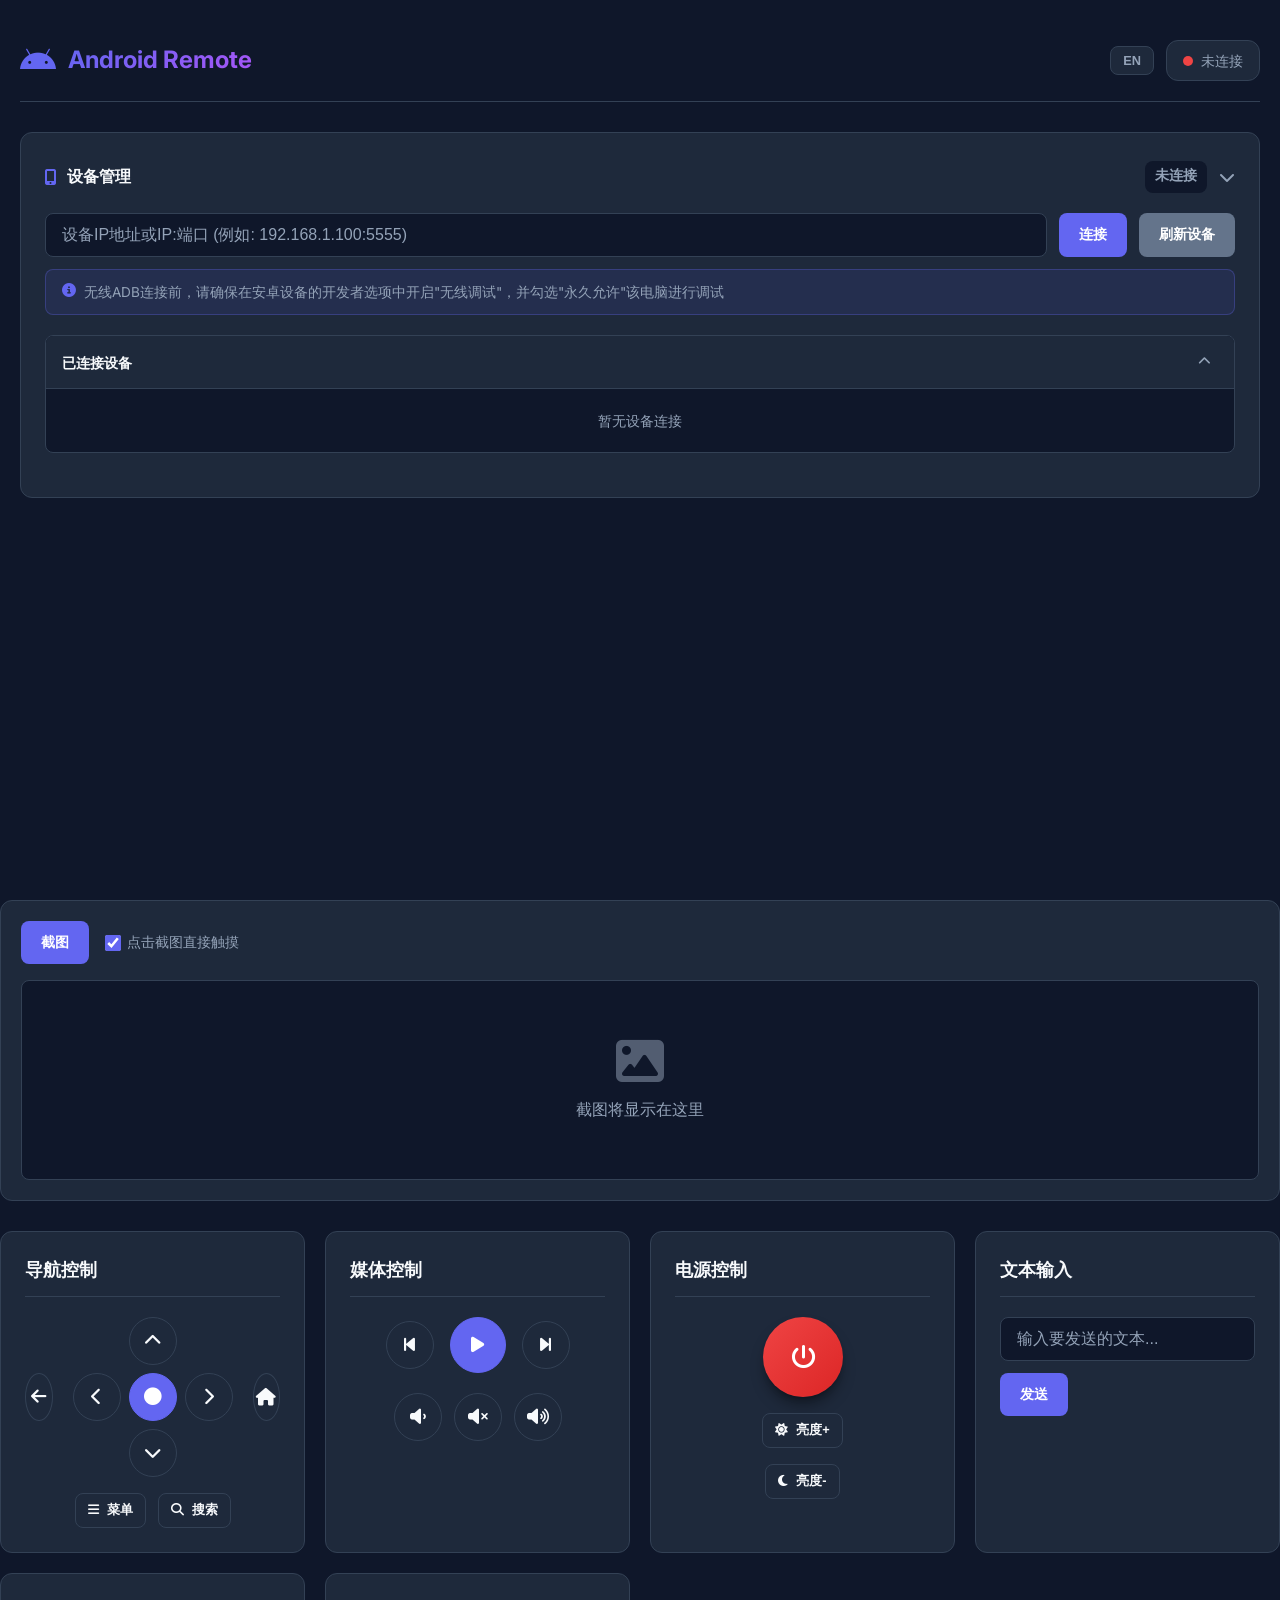
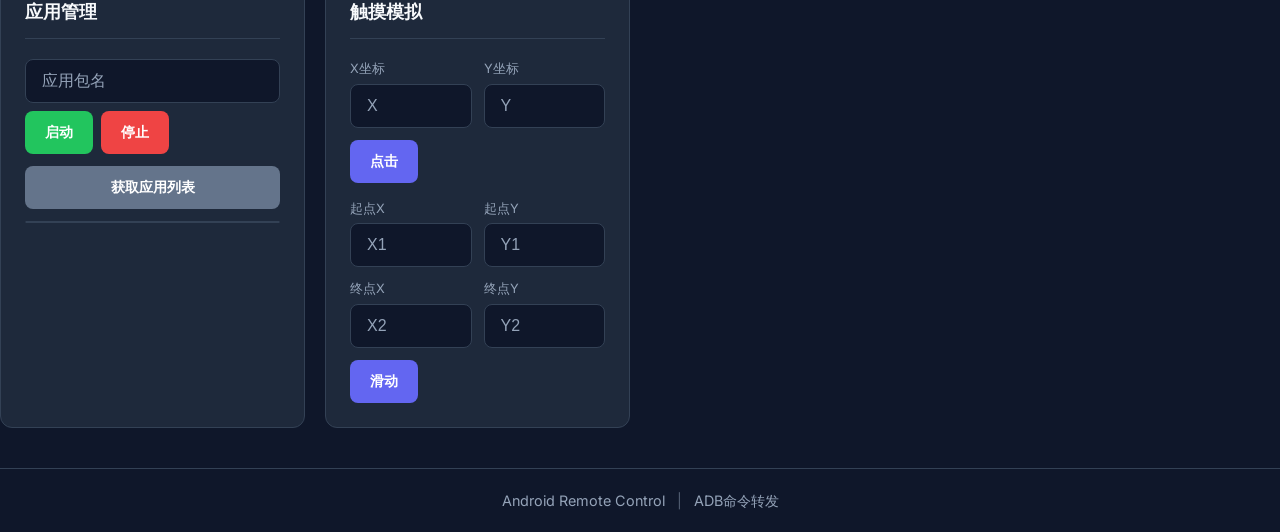
==== commit 533d4975: "chore: 移除日语语言选项" ====
--- a/static/index.html
+++ b/static/index.html
@@ -32,10 +32,6 @@
                             <span class="lang-flag">🇺🇸</span>
                             <span class="lang-name">English</span>
                         </div>
-                        <div class="lang-option" data-lang="ja">
-                            <span class="lang-flag">🇯🇵</span>
-                            <span class="lang-name">日本語</span>
-                        </div>
                         <div class="lang-option" data-lang="ko">
                             <span class="lang-flag">🇰🇷</span>
                             <span class="lang-name">한국어</span>
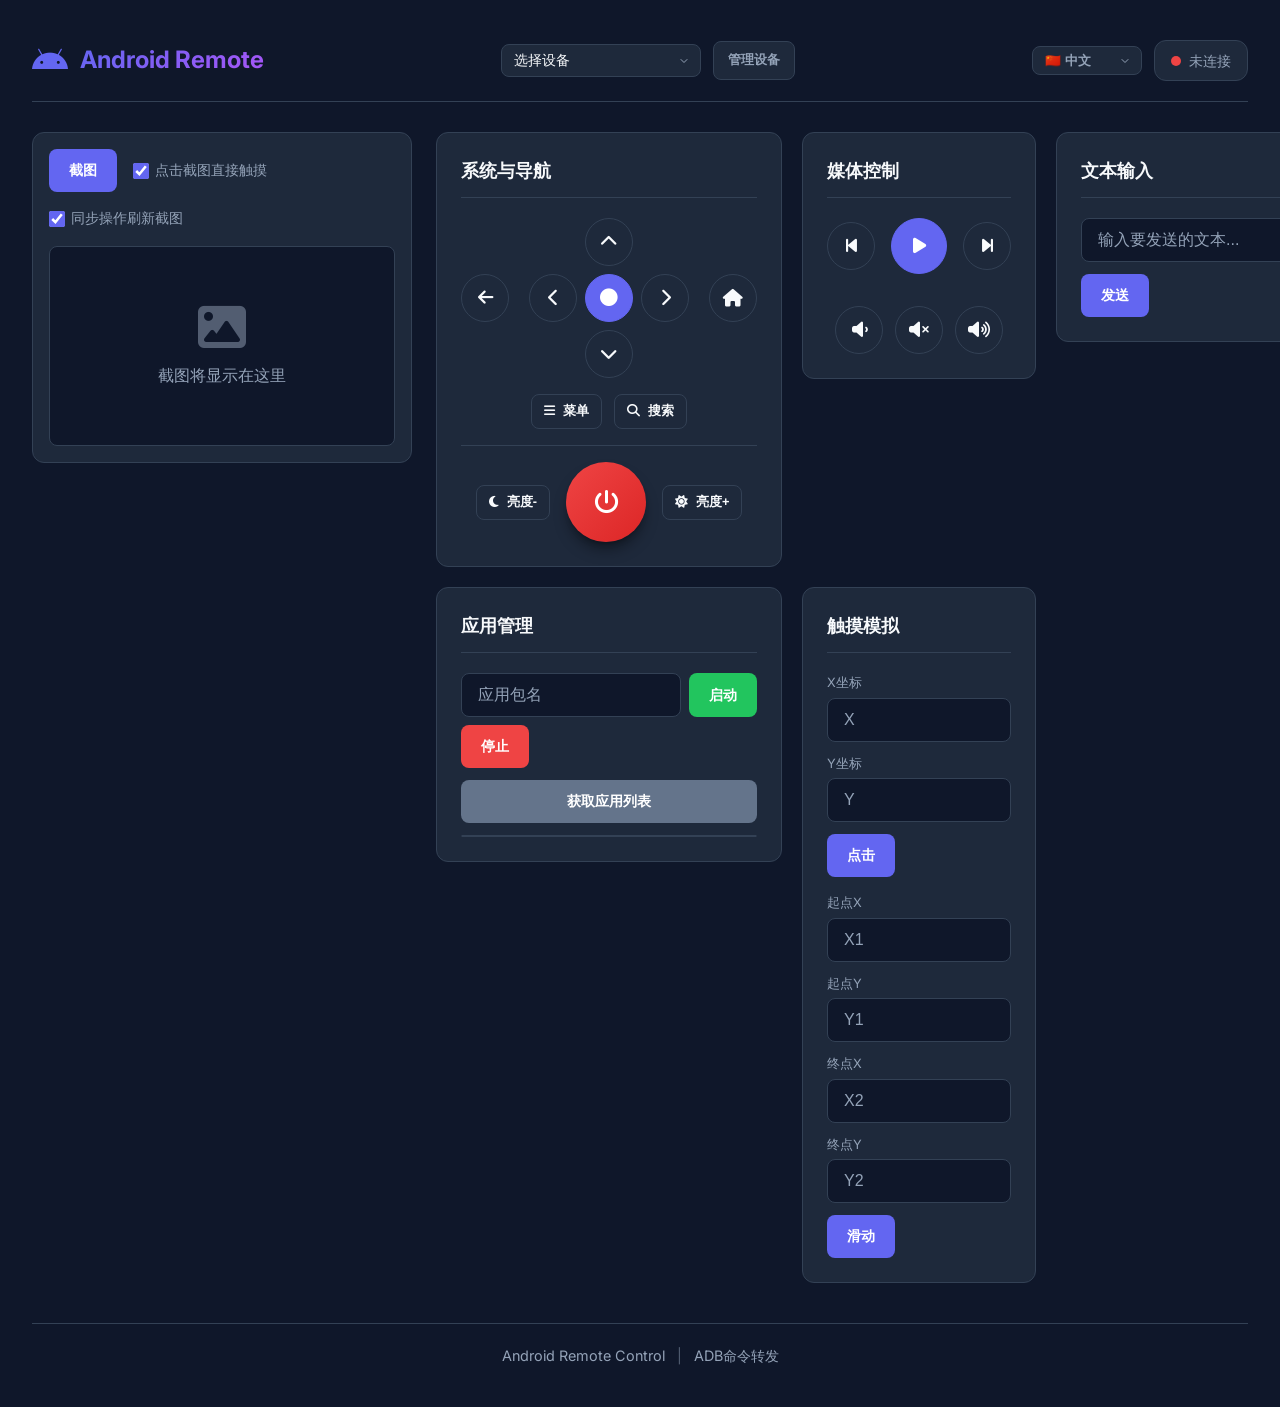
==== commit 037f9c54: "feat(ui): 添加设备管理页面与设备选择功能" ====
--- a/static/index.html
+++ b/static/index.html
@@ -9,34 +9,28 @@
     <link href="https://fonts.googleapis.com/css2?family=Inter:wght@400;500;600;700&display=swap" rel="stylesheet">
     <link rel="stylesheet" href="https://cdnjs.cloudflare.com/ajax/libs/font-awesome/6.4.0/css/all.min.css">
 </head>
-<body>
+<body data-page="index">
     <div class="container">
         <header class="header">
             <div class="logo">
                 <i class="fab fa-android"></i>
                 <h1>Android Remote</h1>
             </div>
+            <div class="header-center">
+                <select class="device-dropdown" id="deviceDropdown">
+                    <option value="">选择设备</option>
+                </select>
+                <a href="devices.html" class="manage-devices-link" id="manageDevicesLink">
+                    <i class="fas fa-cog"></i>
+                    管理设备
+                </a>
+            </div>
             <div class="header-right">
-                <div class="lang-dropdown" id="langDropdown">
-                    <button class="lang-toggle" id="langToggle">
-                        <span class="lang-flag">🇨🇳</span>
-                        <span class="lang-name">中文</span>
-                        <i class="fas fa-chevron-down lang-arrow"></i>
-                    </button>
-                    <div class="lang-menu" id="langMenu">
-                        <div class="lang-option active" data-lang="zh">
-                            <span class="lang-flag">🇨🇳</span>
-                            <span class="lang-name">中文</span>
-                        </div>
-                        <div class="lang-option" data-lang="en">
-                            <span class="lang-flag">🇺🇸</span>
-                            <span class="lang-name">English</span>
-                        </div>
-                        <div class="lang-option" data-lang="ko">
-                            <span class="lang-flag">🇰🇷</span>
-                            <span class="lang-name">한국어</span>
-                        </div>
-                    </div>
+                <div class="lang-selector">
+                    <select class="lang-select" id="langSelect">
+                        <option value="zh">🇨🇳 中文</option>
+                        <option value="en">🇺🇸 English</option>
+                    </select>
                 </div>
                 <div class="status" id="deviceStatus">
                     <span class="status-dot"></span>
@@ -46,51 +40,6 @@
         </header>
 
         <main class="main-content">
-            <section class="connection-section" id="connectionSection">
-                <div class="section-header" id="connectionHeader">
-                    <div class="section-header-left">
-                        <i class="fas fa-mobile-alt"></i>
-                        <span>设备管理</span>
-                    </div>
-                    <div class="section-header-right">
-                        <div class="connection-status-info">
-                            <span class="connection-status-text" id="connectionStatusText">未连接</span>
-                            <span class="connection-status-detail" id="connectionStatusDetail"></span>
-                        </div>
-                        <i class="fas fa-chevron-down connection-toggle-icon"></i>
-                    </div>
-                </div>
-                <div class="connection-section-content" id="connectionContent">
-                <div class="input-group">
-                    <input type="text" id="deviceIP" placeholder="设备IP地址或IP:端口 (例如: 192.168.1.100:5555)" class="input-field">
-                    <button id="connectBtn" class="btn btn-primary">
-                        <i class="fas fa-link"></i>
-                        连接
-                    </button>
-                    <button id="refreshDevicesBtn" class="btn btn-secondary">
-                        <i class="fas fa-sync-alt"></i>
-                        刷新设备
-                    </button>
-                </div>
-                <div class="connection-tip">
-                    <i class="fas fa-info-circle"></i>
-                    <span>无线ADB连接前，请确保在安卓设备的开发者选项中开启"无线调试"，并勾选"永久允许"该电脑进行调试</span>
-                </div>
-                <div class="device-list" id="deviceList">
-                    <div class="device-list-header">
-                        <h3>已连接设备</h3>
-                        <button class="device-list-toggle" id="deviceListToggle" aria-label="折叠/展开设备列表">
-                            <i class="fas fa-chevron-up"></i>
-                        </button>
-                    </div>
-                    <div class="device-list-content" id="deviceListContent">
-                        <div class="device-item-empty">暂无设备连接</div>
-                    </div>
-                </div>
-                </div>
-                </div>
-            </section>
-
             <section class="screenshot-section">
                 <div class="screenshot-controls">
                     <div class="screenshot-header">
@@ -100,7 +49,11 @@
                         </button>
                         <label class="toggle-label">
                             <input type="checkbox" id="clickToTap" checked>
-                            <span>点击截图直接触摸</span>
+                            <span id="clickToTapLabel">点击截图直接触摸</span>
+                        </label>
+                        <label class="toggle-label">
+                            <input type="checkbox" id="syncActionRefresh" checked>
+                            <span id="syncActionRefreshLabel">同步操作刷新截图</span>
                         </label>
                     </div>
                     <div class="screenshot-preview" id="screenshotPreview">
@@ -117,8 +70,8 @@
             <div class="controls-grid">
                 <div class="swipe-panels" id="swipePanels">
                     <div class="swipe-panel" data-panel="0">
-                        <section class="control-section navigation">
-                            <h2 class="section-title">导航控制</h2>
+                        <section class="control-section system-controls">
+                            <h2 class="section-title">系统与导航</h2>
                             <div class="nav-controls">
                                 <button class="btn btn-icon" data-key="back" title="返回">
                                     <i class="fas fa-arrow-left"></i>
@@ -154,53 +107,56 @@
                                     搜索
                                 </button>
                             </div>
-                        </section>
-
+
+                            <div class="control-divider"></div>
+
+                            <div class="power-section-group">
+                                <div class="power-controls">
+                                    <button class="btn btn-small" data-key="brightnessdown" title="亮度减">
+                                        <i class="fas fa-moon"></i>
+                                        亮度-
+                                    </button>
+                                    <button class="btn btn-power" data-key="power" title="电源">
+                                        <i class="fas fa-power-off"></i>
+                                    </button>
+                                    <button class="btn btn-small" data-key="brightnessup" title="亮度增">
+                                        <i class="fas fa-sun"></i>
+                                        亮度+
+                                    </button>
+                                </div>
+                            </div>
+                        </section>
+                    </div>
+
+                    <div class="swipe-panel" data-panel="1">
                         <section class="control-section media">
                             <h2 class="section-title">媒体控制</h2>
-                            <div class="media-controls">
-                                <button class="btn btn-icon" data-key="previous" title="上一曲">
-                                    <i class="fas fa-step-backward"></i>
-                                </button>
-                                <button class="btn btn-icon btn-play" data-key="playpause" title="播放/暂停">
-                                    <i class="fas fa-play"></i>
-                                </button>
-                                <button class="btn btn-icon" data-key="next" title="下一曲">
-                                    <i class="fas fa-step-forward"></i>
-                                </button>
-                            </div>
-                            <div class="volume-controls">
-                                <button class="btn btn-icon" data-key="volumedown" title="音量减">
-                                    <i class="fas fa-volume-down"></i>
-                                </button>
-                                <button class="btn btn-icon" data-key="mute" title="静音">
-                                    <i class="fas fa-volume-mute"></i>
-                                </button>
-                                <button class="btn btn-icon" data-key="volumeup" title="音量加">
-                                    <i class="fas fa-volume-up"></i>
-                                </button>
-                            </div>
-                        </section>
-
-                        <section class="control-section power">
-                            <h2 class="section-title">电源控制</h2>
-                            <div class="power-controls">
-                                <button class="btn btn-power" data-key="power" title="电源">
-                                    <i class="fas fa-power-off"></i>
-                                </button>
-                                <button class="btn btn-small" data-key="brightnessup" title="亮度增">
-                                    <i class="fas fa-sun"></i>
-                                    亮度+
-                                </button>
-                                <button class="btn btn-small" data-key="brightnessdown" title="亮度减">
-                                    <i class="fas fa-moon"></i>
-                                    亮度-
-                                </button>
-                            </div>
-                        </section>
-                    </div>
-
-                    <div class="swipe-panel" data-panel="1">
+                            <div class="media-section-group">
+                                <div class="media-controls">
+                                    <button class="btn btn-icon" data-key="previous" title="上一曲">
+                                        <i class="fas fa-step-backward"></i>
+                                    </button>
+                                    <button class="btn btn-icon btn-play" data-key="playpause" title="播放/暂停">
+                                        <i class="fas fa-play"></i>
+                                    </button>
+                                    <button class="btn btn-icon" data-key="next" title="下一曲">
+                                        <i class="fas fa-step-forward"></i>
+                                    </button>
+                                </div>
+                                <div class="volume-controls">
+                                    <button class="btn btn-icon" data-key="volumedown" title="音量减">
+                                        <i class="fas fa-volume-down"></i>
+                                    </button>
+                                    <button class="btn btn-icon" data-key="mute" title="静音">
+                                        <i class="fas fa-volume-mute"></i>
+                                    </button>
+                                    <button class="btn btn-icon" data-key="volumeup" title="音量加">
+                                        <i class="fas fa-volume-up"></i>
+                                    </button>
+                                </div>
+                            </div>
+                        </section>
+
                         <section class="control-section input">
                             <h2 class="section-title">文本输入</h2>
                             <div class="input-controls">
@@ -242,38 +198,32 @@
                                 <div class="touch-inputs">
                                     <div class="touch-input">
                                         <label>X坐标</label>
-                                        <input type="number" id="tapX" placeholder="X" class="input-field">
+                                        <input type="number" id="tapX" class="input-field" placeholder="X">
                                     </div>
                                     <div class="touch-input">
                                         <label>Y坐标</label>
-                                        <input type="number" id="tapY" placeholder="Y" class="input-field">
-                                    </div>
-                                    <button id="tapBtn" class="btn btn-primary">
-                                        <i class="fas fa-hand-pointer"></i>
-                                        点击
-                                    </button>
+                                        <input type="number" id="tapY" class="input-field" placeholder="Y">
+                                    </div>
+                                    <button id="tapBtn" class="btn btn-primary">点击</button>
                                 </div>
                                 <div class="swipe-inputs">
                                     <div class="swipe-input">
                                         <label>起点X</label>
-                                        <input type="number" id="swipeX1" placeholder="X1" class="input-field">
+                                        <input type="number" id="swipeX1" class="input-field" placeholder="X1">
                                     </div>
                                     <div class="swipe-input">
                                         <label>起点Y</label>
-                                        <input type="number" id="swipeY1" placeholder="Y1" class="input-field">
+                                        <input type="number" id="swipeY1" class="input-field" placeholder="Y1">
                                     </div>
                                     <div class="swipe-input">
                                         <label>终点X</label>
-                                        <input type="number" id="swipeX2" placeholder="X2" class="input-field">
+                                        <input type="number" id="swipeX2" class="input-field" placeholder="X2">
                                     </div>
                                     <div class="swipe-input">
                                         <label>终点Y</label>
-                                        <input type="number" id="swipeY2" placeholder="Y2" class="input-field">
-                                    </div>
-                                    <button id="swipeBtn" class="btn btn-primary">
-                                        <i class="fas fa-arrows-alt-h"></i>
-                                        滑动
-                                    </button>
+                                        <input type="number" id="swipeY2" class="input-field" placeholder="Y2">
+                                    </div>
+                                    <button id="swipeBtn" class="btn btn-primary">滑动</button>
                                 </div>
                             </div>
                         </section>
--- a/static/style.css
+++ b/static/style.css
@@ -47,6 +47,7 @@
     display: flex;
     justify-content: space-between;
     align-items: center;
+    gap: 16px;
     padding: 20px 0;
     border-bottom: 1px solid var(--border);
     margin-bottom: 30px;
@@ -78,14 +79,107 @@
     gap: 12px;
 }
 
-.lang-dropdown {
+.header-center {
+    display: flex;
+    align-items: center;
+    gap: 12px;
+}
+
+.device-dropdown {
+    padding: 8px 32px 8px 12px;
+    background: var(--surface);
+    color: var(--text);
+    border: 1px solid var(--border);
+    border-radius: var(--radius-sm);
+    font-size: 0.85rem;
+    font-weight: 500;
+    cursor: pointer;
+    transition: var(--transition);
+    appearance: none;
+    -webkit-appearance: none;
+    -moz-appearance: none;
+    min-width: 200px;
+    background-image: url("data:image/svg+xml,%3Csvg xmlns='http://www.w3.org/2000/svg' width='12' height='12' viewBox='0 0 24 24' fill='none' stroke='%2394a3b8' stroke-width='2' stroke-linecap='round' stroke-linejoin='round'%3E%3Cpolyline points='6 9 12 15 18 9'%3E%3C/polyline%3E%3C/svg%3E");
+    background-repeat: no-repeat;
+    background-position: right 10px center;
+}
+
+.device-dropdown:hover,
+.device-dropdown:focus {
+    background-color: var(--surface-hover);
+    color: var(--text);
+    outline: none;
+    border-color: var(--primary);
+}
+
+.device-dropdown option {
+    background: var(--surface);
+    color: var(--text);
+}
+
+.manage-devices-link {
+    display: inline-flex;
+    align-items: center;
+    gap: 6px;
+    padding: 8px 14px;
+    background: var(--surface);
+    color: var(--text-secondary);
+    border: 1px solid var(--border);
+    border-radius: var(--radius-sm);
+    font-size: 0.8rem;
+    font-weight: 600;
+    text-decoration: none;
+    transition: var(--transition);
+    white-space: nowrap;
+}
+
+.manage-devices-link:hover {
+    background: var(--surface-hover);
+    color: var(--primary);
+    border-color: var(--primary);
+}
+
+.back-to-home-link {
+    display: inline-flex;
+    align-items: center;
+    gap: 6px;
+    padding: 8px 14px;
+    background: var(--surface);
+    color: var(--text-secondary);
+    border: 1px solid var(--border);
+    border-radius: var(--radius-sm);
+    font-size: 0.8rem;
+    font-weight: 600;
+    text-decoration: none;
+    transition: var(--transition);
+    white-space: nowrap;
+}
+
+.back-to-home-link:hover {
+    background: var(--surface-hover);
+    color: var(--primary);
+    border-color: var(--primary);
+}
+
+.page-title {
+    font-size: 1.4rem;
+    font-weight: 700;
+    color: var(--text);
+    margin-bottom: 20px;
+}
+
+.devices-page {
+    max-width: 800px;
+    width: 100%;
+}
+
+.lang-selector {
     position: relative;
-}
-
-.lang-toggle {
-    display: flex;
-    align-items: center;
-    gap: 6px;
+    display: flex;
+    align-items: center;
+}
+
+.lang-select {
     padding: 6px 12px;
     background: var(--surface);
     color: var(--text-secondary);
@@ -95,67 +189,25 @@
     font-weight: 600;
     cursor: pointer;
     transition: var(--transition);
-}
-
-.lang-toggle:hover {
-    background: var(--surface-hover);
-    color: var(--text);
-}
-
-.lang-flag {
-    font-size: 1rem;
-}
-
-.lang-arrow {
-    font-size: 0.6rem;
-    transition: transform 0.2s ease;
-}
-
-.lang-dropdown.open .lang-arrow {
-    transform: rotate(180deg);
-}
-
-.lang-menu {
-    position: absolute;
-    top: calc(100% + 4px);
-    right: 0;
+    appearance: none;
+    -webkit-appearance: none;
+    -moz-appearance: none;
+    padding-right: 30px;
+    background-image: url("data:image/svg+xml,%3Csvg xmlns='http://www.w3.org/2000/svg' width='12' height='12' viewBox='0 0 24 24' fill='none' stroke='%2394a3b8' stroke-width='2' stroke-linecap='round' stroke-linejoin='round'%3E%3Cpolyline points='6 9 12 15 18 9'%3E%3C/polyline%3E%3C/svg%3E");
+    background-repeat: no-repeat;
+    background-position: right 10px center;
+}
+
+.lang-select:hover, .lang-select:focus {
+    background-color: var(--surface-hover);
+    color: var(--text);
+    outline: none;
+    border-color: var(--primary);
+}
+
+.lang-select option {
     background: var(--surface);
-    border: 1px solid var(--border);
-    border-radius: var(--radius-sm);
-    min-width: 140px;
-    box-shadow: var(--shadow-lg);
-    z-index: 100;
-    display: none;
-    overflow: hidden;
-}
-
-.lang-dropdown.open .lang-menu {
-    display: block;
-    animation: fadeIn 0.15s ease;
-}
-
-@keyframes fadeIn {
-    from { opacity: 0; transform: translateY(-4px); }
-    to { opacity: 1; transform: translateY(0); }
-}
-
-.lang-option {
-    display: flex;
-    align-items: center;
-    gap: 8px;
-    padding: 10px 14px;
-    cursor: pointer;
-    transition: var(--transition);
-    font-size: 0.85rem;
-}
-
-.lang-option:hover {
-    background: var(--surface-hover);
-}
-
-.lang-option.active {
-    color: var(--primary);
-    background: rgba(99, 102, 241, 0.1);
+    color: var(--text);
 }
 
 .status {
@@ -200,9 +252,9 @@
 
 .connection-section {
     background: var(--surface);
-    padding: 24px;
+    padding: 16px;
     border-radius: var(--radius);
-    margin-bottom: 30px;
+    margin-bottom: 12px;
     border: 1px solid var(--border);
 }
 
@@ -266,7 +318,6 @@
 }
 
 .connection-section-content {
-    max-height: 2000px;
     overflow: hidden;
     transition: max-height 0.4s ease, opacity 0.3s ease;
     opacity: 1;
@@ -280,9 +331,9 @@
 
 .screenshot-section {
     background: var(--surface);
-    padding: 20px;
+    padding: 16px;
     border-radius: var(--radius);
-    margin-bottom: 30px;
+    margin-bottom: 12px;
     border: 1px solid var(--border);
 }
 
@@ -467,7 +518,7 @@
     background: var(--background);
     border-radius: var(--radius-sm);
     border: 1px solid var(--border);
-    margin-bottom: 20px;
+    margin-bottom: 0;
     overflow: hidden;
 }
 
@@ -518,9 +569,26 @@
 }
 
 .device-list-content {
-    max-height: 300px;
+    transition: max-height 0.3s ease, opacity 0.3s ease;
+    max-height: 320px;
     overflow-y: auto;
-    transition: max-height 0.3s ease, opacity 0.3s ease;
+}
+
+.device-list-content::-webkit-scrollbar {
+    width: 6px;
+}
+
+.device-list-content::-webkit-scrollbar-track {
+    background: transparent;
+}
+
+.device-list-content::-webkit-scrollbar-thumb {
+    background: var(--border);
+    border-radius: 3px;
+}
+
+.device-list-content::-webkit-scrollbar-thumb:hover {
+    background: var(--text-secondary);
 }
 
 .device-list.collapsed .device-list-content {
@@ -748,6 +816,19 @@
     border-bottom: 1px solid var(--border);
 }
 
+.control-divider {
+    border: none;
+    border-top: 1px solid var(--border);
+    margin: 16px 0;
+}
+
+.subsection-title {
+    font-size: 0.95rem;
+    font-weight: 500;
+    color: var(--text-secondary);
+    margin-bottom: 12px;
+}
+
 .nav-controls {
     display: flex;
     align-items: center;
@@ -797,6 +878,13 @@
     margin-bottom: 20px;
 }
 
+.media-section-group {
+    display: flex;
+    flex-direction: column;
+    align-items: center;
+    gap: 12px;
+}
+
 .volume-controls {
     display: flex;
     align-items: center;
@@ -806,8 +894,9 @@
 
 .power-controls {
     display: flex;
-    flex-direction: column;
-    align-items: center;
+    flex-direction: row;
+    align-items: center;
+    justify-content: center;
     gap: 16px;
 }
 
@@ -1063,6 +1152,11 @@
     background: linear-gradient(135deg, rgba(239, 68, 68, 0.1), var(--surface));
 }
 
+.toast.info {
+    border-color: var(--primary);
+    background: linear-gradient(135deg, rgba(99, 102, 241, 0.1), var(--surface));
+}
+
 .swipe-panels {
     display: contents;
 }
@@ -1090,6 +1184,10 @@
         margin-bottom: 12px;
     }
 
+    .header-center {
+        display: none;
+    }
+
     .logo h1 {
         font-size: 1.1rem;
     }
@@ -1105,30 +1203,7 @@
         height: calc(100dvh - 80px);
     }
 
-    .connection-section {
-        padding: 16px;
-        margin-bottom: 12px;
-        flex-shrink: 0;
-    }
-
-    .connection-tip {
-        display: none;
-    }
-
-    .input-group {
-        flex-direction: column;
-    }
-
-    .device-item-details {
-        padding-left: 0;
-        gap: 4px 12px;
-    }
-
-    .device-detail {
-        font-size: 0.7rem;
-    }
-
-    .control-section.screenshot {
+    .screenshot-section {
         flex-shrink: 0;
         padding: 16px;
         margin-bottom: 0;
@@ -1245,6 +1320,15 @@
     .footer {
         display: none;
     }
+
+    body[data-page="devices"] .container {
+        height: auto;
+        overflow: auto;
+    }
+
+    body[data-page="devices"] .main-content {
+        height: auto;
+    }
 }
 
 @media (min-width: 768px) {
@@ -1252,6 +1336,64 @@
         display: grid;
         grid-template-columns: repeat(auto-fit, minmax(280px, 1fr));
         gap: 20px;
+        align-items: start;
+    }
+
+    .header-center {
+        display: flex;
+    }
+}
+
+@media (min-width: 1024px) {
+    .container {
+        max-width: 100%;
+        padding-left: 32px;
+        padding-right: 32px;
+    }
+
+    .main-content:not(.devices-page) {
+        display: grid;
+        grid-template-columns: 380px 1fr;
+        gap: 24px;
+        align-items: start;
+    }
+
+    .screenshot-section {
+        grid-column: 1;
+        grid-row: 1;
+        margin-bottom: 0;
+        position: sticky;
+        top: 24px;
+        z-index: 10;
+    }
+
+    .screenshot-preview img {
+        max-width: 100%;
+        max-height: calc(100vh - 220px);
+        object-fit: contain;
+    }
+
+    .controls-grid {
+        grid-column: 2;
+        grid-row: 1;
+        margin-top: 0;
+        display: grid;
+        grid-template-columns: repeat(3, 1fr);
+        gap: 20px;
+    }
+
+    .input-group {
+        display: flex;
+        flex-wrap: wrap;
+        gap: 10px;
+    }
+
+    .input-group .input-field {
+        flex: 1 1 100%;
+    }
+
+    .input-group .btn {
+        flex: 1;
     }
 }
 
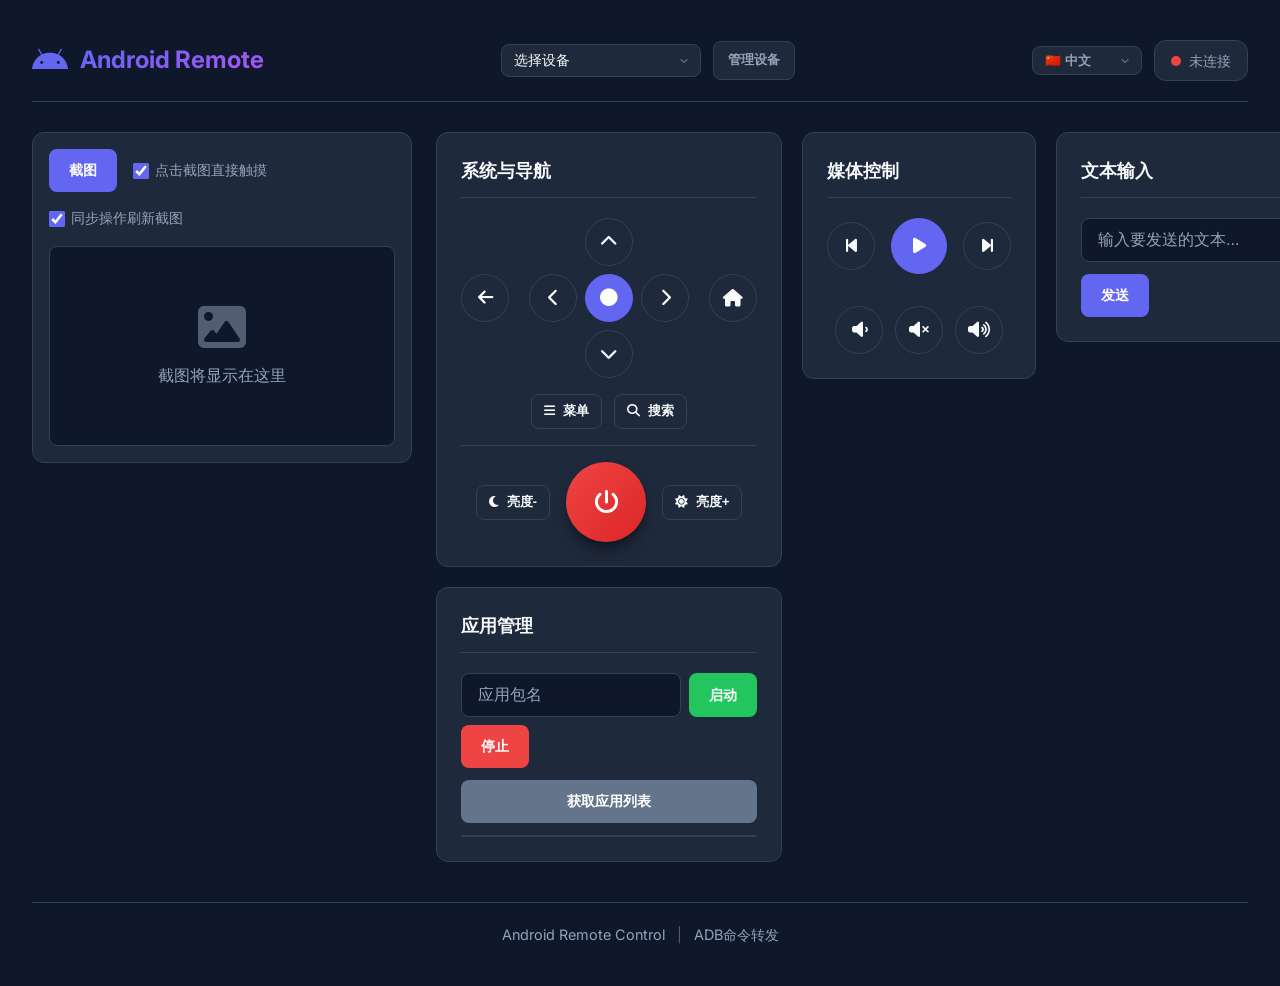
==== commit a2154752: "refactor(ui): 移除触摸模拟卡片，简化界面" ====
--- a/static/index.html
+++ b/static/index.html
@@ -191,48 +191,11 @@
                         </section>
                     </div>
 
-                    <div class="swipe-panel" data-panel="2">
-                        <section class="control-section touch">
-                            <h2 class="section-title">触摸模拟</h2>
-                            <div class="touch-controls">
-                                <div class="touch-inputs">
-                                    <div class="touch-input">
-                                        <label>X坐标</label>
-                                        <input type="number" id="tapX" class="input-field" placeholder="X">
-                                    </div>
-                                    <div class="touch-input">
-                                        <label>Y坐标</label>
-                                        <input type="number" id="tapY" class="input-field" placeholder="Y">
-                                    </div>
-                                    <button id="tapBtn" class="btn btn-primary">点击</button>
-                                </div>
-                                <div class="swipe-inputs">
-                                    <div class="swipe-input">
-                                        <label>起点X</label>
-                                        <input type="number" id="swipeX1" class="input-field" placeholder="X1">
-                                    </div>
-                                    <div class="swipe-input">
-                                        <label>起点Y</label>
-                                        <input type="number" id="swipeY1" class="input-field" placeholder="Y1">
-                                    </div>
-                                    <div class="swipe-input">
-                                        <label>终点X</label>
-                                        <input type="number" id="swipeX2" class="input-field" placeholder="X2">
-                                    </div>
-                                    <div class="swipe-input">
-                                        <label>终点Y</label>
-                                        <input type="number" id="swipeY2" class="input-field" placeholder="Y2">
-                                    </div>
-                                    <button id="swipeBtn" class="btn btn-primary">滑动</button>
-                                </div>
-                            </div>
-                        </section>
-                    </div>
+
                 </div>
                 <div class="swipe-dots" id="swipeDots">
                     <span class="swipe-dot active" data-dot="0"></span>
                     <span class="swipe-dot" data-dot="1"></span>
-                    <span class="swipe-dot" data-dot="2"></span>
                 </div>
             </div>
         </main>
--- a/static/style.css
+++ b/static/style.css
@@ -1071,37 +1071,6 @@
     }
 }
 
-.touch-controls {
-    display: flex;
-    flex-direction: column;
-    gap: 16px;
-}
-
-.touch-inputs, .swipe-inputs {
-    display: flex;
-    gap: 12px;
-    align-items: end;
-    flex-wrap: wrap;
-}
-
-.touch-input, .swipe-input {
-    display: flex;
-    flex-direction: column;
-    gap: 4px;
-    flex: 1;
-    min-width: 120px;
-}
-
-.touch-input label, .swipe-input label {
-    font-size: 0.8rem;
-    color: var(--text-secondary);
-}
-
-.touch-input .input-field, .swipe-input .input-field {
-    width: 100%;
-    min-width: 80px;
-}
-
 .footer {
     margin-top: 40px;
     padding: 20px 0;
@@ -1301,18 +1270,6 @@
         min-width: 100%;
     }
 
-    .touch-inputs, .swipe-inputs {
-        flex-direction: column;
-    }
-
-    .touch-input, .swipe-input {
-        min-width: 100%;
-    }
-
-    .touch-input .input-field, .swipe-input .input-field {
-        width: 100%;
-    }
-
     .nav-controls {
         flex-direction: column;
     }
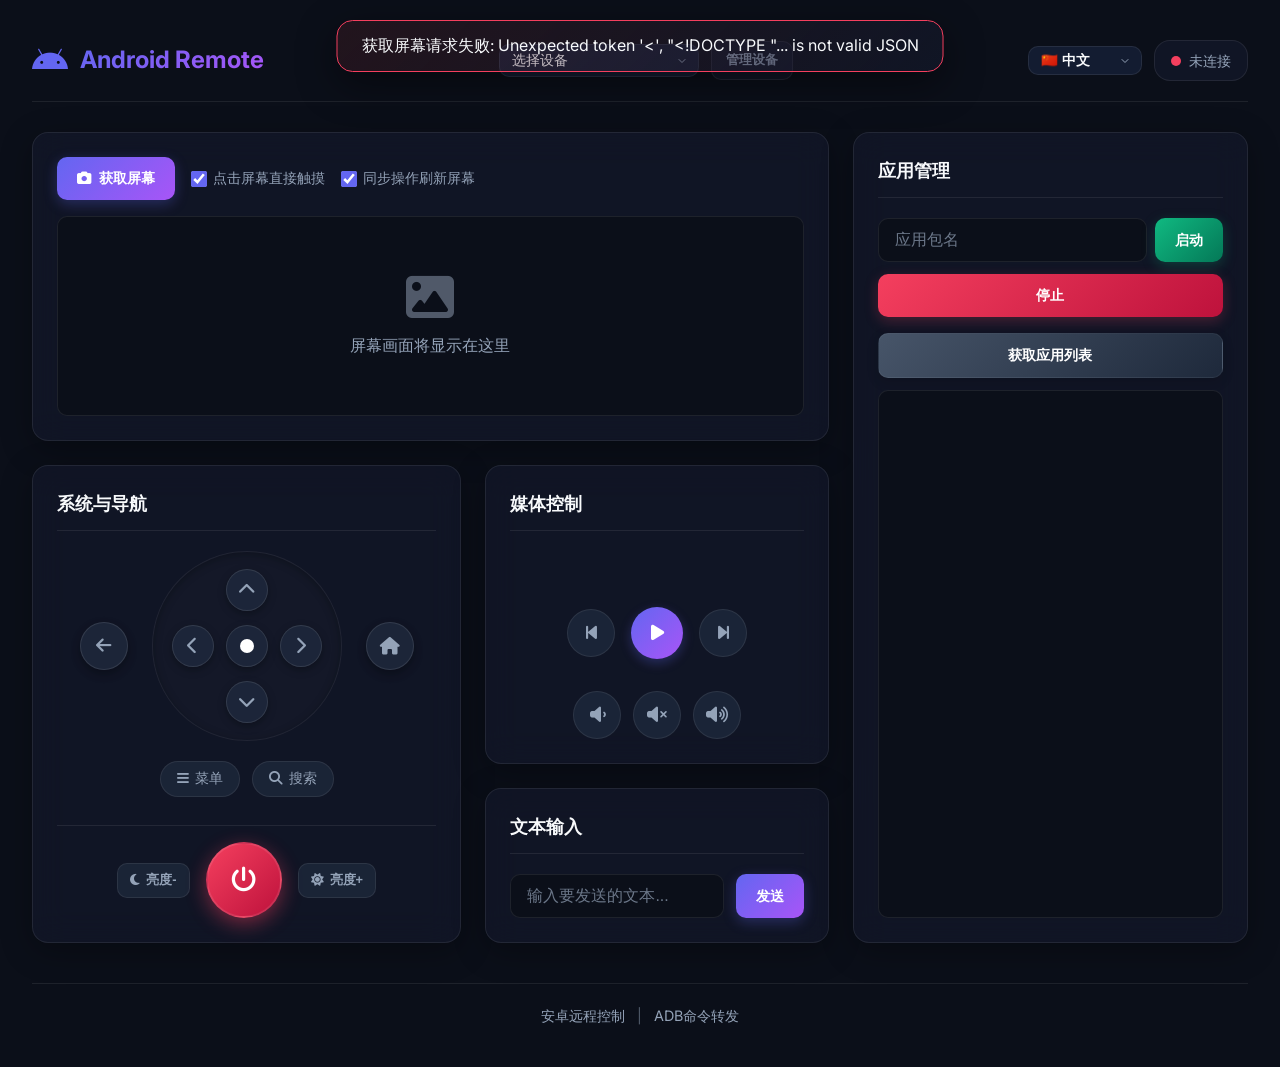
==== commit 58582268: "feat(ui): optimize desktop layout, fix dropdown select style, translate footer, flatten device info " ====
--- a/static/index.html
+++ b/static/index.html
@@ -45,22 +45,22 @@
                     <div class="screenshot-header">
                         <button id="screenshotBtn" class="btn btn-primary">
                             <i class="fas fa-camera"></i>
-                            截图
+                            获取屏幕
                         </button>
                         <label class="toggle-label">
                             <input type="checkbox" id="clickToTap" checked>
-                            <span id="clickToTapLabel">点击截图直接触摸</span>
+                            <span id="clickToTapLabel">点击屏幕直接触摸</span>
                         </label>
                         <label class="toggle-label">
                             <input type="checkbox" id="syncActionRefresh" checked>
-                            <span id="syncActionRefreshLabel">同步操作刷新截图</span>
+                            <span id="syncActionRefreshLabel">同步操作刷新屏幕</span>
                         </label>
                     </div>
                     <div class="screenshot-preview" id="screenshotPreview">
-                        <img id="screenshotImage" src="" alt="截图预览" style="display: none;">
+                        <img id="screenshotImage" src="" alt="屏幕预览" style="display: none;">
                         <div class="placeholder" id="screenshotPlaceholder">
                             <i class="fas fa-image"></i>
-                            <span>截图将显示在这里</span>
+                            <span>屏幕画面将显示在这里</span>
                         </div>
                         <div class="click-indicator" id="clickIndicator"></div>
                     </div>
@@ -129,60 +129,64 @@
                     </div>
 
                     <div class="swipe-panel" data-panel="1">
-                        <section class="control-section media">
-                            <h2 class="section-title">媒体控制</h2>
-                            <div class="media-section-group">
-                                <div class="media-controls">
-                                    <button class="btn btn-icon" data-key="previous" title="上一曲">
-                                        <i class="fas fa-step-backward"></i>
-                                    </button>
-                                    <button class="btn btn-icon btn-play" data-key="playpause" title="播放/暂停">
-                                        <i class="fas fa-play"></i>
-                                    </button>
-                                    <button class="btn btn-icon" data-key="next" title="下一曲">
-                                        <i class="fas fa-step-forward"></i>
-                                    </button>
-                                </div>
-                                <div class="volume-controls">
-                                    <button class="btn btn-icon" data-key="volumedown" title="音量减">
-                                        <i class="fas fa-volume-down"></i>
-                                    </button>
-                                    <button class="btn btn-icon" data-key="mute" title="静音">
-                                        <i class="fas fa-volume-mute"></i>
-                                    </button>
-                                    <button class="btn btn-icon" data-key="volumeup" title="音量加">
-                                        <i class="fas fa-volume-up"></i>
-                                    </button>
-                                </div>
-                            </div>
-                        </section>
-
-                        <section class="control-section input">
-                            <h2 class="section-title">文本输入</h2>
-                            <div class="input-controls">
-                                <input type="text" id="textInput" placeholder="输入要发送的文本..." class="input-field">
-                                <button id="sendTextBtn" class="btn btn-primary">
-                                    <i class="fas fa-paper-plane"></i>
-                                    发送
-                                </button>
-                            </div>
-                        </section>
+                        <div class="media-input-wrapper">
+                            <section class="control-section media">
+                                <h2 class="section-title">媒体控制</h2>
+                                <div class="media-section-group">
+                                    <div class="media-controls">
+                                        <button class="btn btn-icon" data-key="previous" title="上一曲">
+                                            <i class="fas fa-step-backward"></i>
+                                        </button>
+                                        <button class="btn btn-icon btn-play" data-key="playpause" title="播放/暂停">
+                                            <i class="fas fa-play"></i>
+                                        </button>
+                                        <button class="btn btn-icon" data-key="next" title="下一曲">
+                                            <i class="fas fa-step-forward"></i>
+                                        </button>
+                                    </div>
+                                    <div class="volume-controls">
+                                        <button class="btn btn-icon" data-key="volumedown" title="音量减">
+                                            <i class="fas fa-volume-down"></i>
+                                        </button>
+                                        <button class="btn btn-icon" data-key="mute" title="静音">
+                                            <i class="fas fa-volume-mute"></i>
+                                        </button>
+                                        <button class="btn btn-icon" data-key="volumeup" title="音量加">
+                                            <i class="fas fa-volume-up"></i>
+                                        </button>
+                                    </div>
+                                </div>
+                            </section>
+
+                            <section class="control-section input">
+                                <h2 class="section-title">文本输入</h2>
+                                <div class="input-controls">
+                                    <input type="text" id="textInput" placeholder="输入要发送的文本..." class="input-field">
+                                    <button id="sendTextBtn" class="btn btn-primary">
+                                        <i class="fas fa-paper-plane"></i>
+                                        发送
+                                    </button>
+                                </div>
+                            </section>
+                        </div>
 
                         <section class="control-section apps">
                             <h2 class="section-title">应用管理</h2>
                             <div class="app-controls">
-                                <div class="app-input-group">
+                                <div class="app-input-row">
                                     <input type="text" id="packageName" placeholder="应用包名" class="input-field">
                                     <button id="startAppBtn" class="btn btn-success">
                                         <i class="fas fa-play"></i>
                                         启动
                                     </button>
+                                </div>
+                                <div class="app-action-row">
                                     <button id="stopAppBtn" class="btn btn-danger">
                                         <i class="fas fa-stop"></i>
                                         停止
                                     </button>
                                 </div>
-                                <button id="listAppsBtn" class="btn btn-secondary">
+                                <button id="listAppsBtn" class="btn btn-secondary full-width">
                                     <i class="fas fa-list"></i>
                                     获取应用列表
                                 </button>
--- a/static/style.css
+++ b/static/style.css
@@ -1,23 +1,25 @@
 :root {
     --primary: #6366f1;
     --primary-hover: #4f46e5;
-    --success: #22c55e;
-    --success-hover: #16a34a;
-    --danger: #ef4444;
-    --danger-hover: #dc2626;
-    --secondary: #64748b;
-    --secondary-hover: #475569;
-    --background: #0f172a;
-    --surface: #1e293b;
-    --surface-hover: #334155;
+    --primary-glow: rgba(99, 102, 241, 0.15);
+    --success: #10b981;
+    --success-hover: #059669;
+    --danger: #f43f5e;
+    --danger-hover: #e11d48;
+    --secondary: #475569;
+    --secondary-hover: #334155;
+    --background: #0b0f19;
+    --surface: rgba(20, 26, 45, 0.6);
+    --surface-hover: rgba(30, 41, 59, 0.85);
     --text: #f8fafc;
     --text-secondary: #94a3b8;
-    --border: #334155;
-    --radius: 12px;
-    --radius-sm: 8px;
-    --shadow: 0 4px 6px -1px rgba(0, 0, 0, 0.3), 0 2px 4px -2px rgba(0, 0, 0, 0.3);
-    --shadow-lg: 0 10px 15px -3px rgba(0, 0, 0, 0.4), 0 4px 6px -4px rgba(0, 0, 0, 0.4);
-    --transition: all 0.2s ease;
+    --border: rgba(255, 255, 255, 0.08);
+    --border-hover: rgba(99, 102, 241, 0.4);
+    --radius: 16px;
+    --radius-sm: 10px;
+    --shadow: 0 8px 32px 0 rgba(0, 0, 0, 0.3);
+    --shadow-lg: 0 12px 40px 0 rgba(0, 0, 0, 0.45);
+    --transition: all 0.25s cubic-bezier(0.4, 0, 0.2, 1);
 }
 
 * {
@@ -87,7 +89,7 @@
 
 .device-dropdown {
     padding: 8px 32px 8px 12px;
-    background: var(--surface);
+    background-color: #131c31;
     color: var(--text);
     border: 1px solid var(--border);
     border-radius: var(--radius-sm);
@@ -113,7 +115,7 @@
 }
 
 .device-dropdown option {
-    background: var(--surface);
+    background-color: #131c31;
     color: var(--text);
 }
 
@@ -173,19 +175,197 @@
     width: 100%;
 }
 
-.lang-selector {
-    position: relative;
-    display: flex;
-    align-items: center;
-}
-
+.device-management {
+    display: flex;
+    flex-direction: column;
+    gap: 24px;
+}
+
+.connection-form {
+    background: var(--surface);
+    padding: 20px;
+    border-radius: var(--radius);
+    border: 1px solid var(--border);
+}
+
+.device-list {
+    background: var(--surface);
+    border-radius: var(--radius);
+    border: 1px solid var(--border);
+    overflow: hidden;
+}
+
+.device-list-header {
+    display: flex;
+    justify-content: space-between;
+    align-items: center;
+    padding: 16px 20px;
+    background: var(--surface);
+    border-bottom: 1px solid var(--border);
+}
+
+.device-list-header h3 {
+    margin: 0;
+    font-size: 1rem;
+    font-weight: 600;
+    color: var(--text);
+}
+
+.connection-status-info {
+    display: flex;
+    align-items: center;
+    gap: 8px;
+    padding: 6px 12px;
+    background: var(--background);
+    border-radius: var(--radius-sm);
+}
+
+.connection-status-text {
+    font-size: 0.85rem;
+    font-weight: 600;
+    color: var(--text-secondary);
+}
+
+.connection-status-detail {
+    font-size: 0.75rem;
+    color: var(--text-secondary);
+    opacity: 0.8;
+}
+
+.device-list-content {
+    padding: 12px 20px;
+    max-height: 300px;
+    overflow-y: auto;
+}
+
+.device-list-content::-webkit-scrollbar {
+    width: 6px;
+}
+
+.device-list-content::-webkit-scrollbar-track {
+    background: var(--background);
+}
+
+.device-list-content::-webkit-scrollbar-thumb {
+    background: var(--border);
+    border-radius: 3px;
+}
+
+.device-list-content::-webkit-scrollbar-thumb:hover {
+    background: var(--text-secondary);
+}
+
+.device-item {
+    display: flex;
+    flex-direction: column;
+    align-items: stretch;
+    padding: 12px 16px;
+    margin: 4px 0;
+    background: var(--background);
+    border-radius: var(--radius-sm);
+    transition: var(--transition);
+    gap: 8px;
+}
+
+.device-item:hover {
+    background: var(--surface-hover);
+}
+
+.device-item.active {
+    border-left: 3px solid var(--primary);
+}
+
+.device-item-info {
+    display: flex;
+    align-items: center;
+    gap: 12px;
+}
+
+.device-item-icon {
+    color: var(--primary);
+    font-size: 1.2rem;
+}
+
+.device-item-details {
+    display: flex;
+    flex-direction: column;
+    gap: 2px;
+}
+
+.device-item-name {
+    font-weight: 600;
+    color: var(--text);
+    font-size: 0.95rem;
+}
+
+.device-item-status {
+    font-size: 0.8rem;
+    color: var(--text-secondary);
+}
+
+.device-item-actions {
+    display: flex;
+    gap: 8px;
+}
+
+.device-item-empty {
+    text-align: center;
+    padding: 24px;
+    color: var(--text-secondary);
+    font-style: italic;
+}
+
+.connection-tip {
+    display: flex;
+    align-items: flex-start;
+    gap: 8px;
+    padding: 12px;
+    background: var(--background);
+    border-radius: var(--radius-sm);
+    margin-top: 12px;
+    font-size: 0.85rem;
+    color: var(--text-secondary);
+}
+
+.connection-tip i {
+    color: var(--primary);
+    margin-top: 2px;
+}
+
+.input-group {
+    display: flex;
+    gap: 12px;
+    margin-bottom: 12px;
+}
+
+.input-field {
+    flex: 1;
+    padding: 10px 12px;
+    background: var(--background);
+    border: 1px solid var(--border);
+    border-radius: var(--radius-sm);
+    color: var(--text);
+    font-size: 0.9rem;
+    transition: var(--transition);
+}
+
+.input-field:focus {
+    outline: none;
+    border-color: var(--primary);
+    box-shadow: 0 0 0 2px rgba(var(--primary-rgb), 0.2);
+}
+
+.input-field::placeholder {
+    color: var(--text-secondary);
+    opacity: 0.7;
+}
 .lang-select {
     padding: 6px 12px;
-    background: var(--surface);
-    color: var(--text-secondary);
+    background-color: #131c31;
+    color: var(--text);
     border: 1px solid var(--border);
     border-radius: var(--radius-sm);
-    font-size: 0.8rem;
+    font-size: 0.85rem;
     font-weight: 600;
     cursor: pointer;
     transition: var(--transition);
@@ -206,7 +386,7 @@
 }
 
 .lang-select option {
-    background: var(--surface);
+    background-color: #131c31;
     color: var(--text);
 }
 
@@ -252,89 +432,37 @@
 
 .connection-section {
     background: var(--surface);
-    padding: 16px;
+    backdrop-filter: blur(16px);
+    -webkit-backdrop-filter: blur(16px);
+    padding: 24px;
     border-radius: var(--radius);
     margin-bottom: 12px;
     border: 1px solid var(--border);
-}
-
-.section-header {
-    display: flex;
-    justify-content: space-between;
-    align-items: center;
-    cursor: pointer;
-    padding: 4px 0;
-    margin-bottom: 16px;
-    user-select: none;
-}
-
-.section-header-left {
-    display: flex;
-    align-items: center;
-    gap: 10px;
-    font-weight: 600;
-    font-size: 1rem;
-}
-
-.section-header-left i {
-    color: var(--primary);
-}
-
-.section-header-right {
-    display: flex;
-    align-items: center;
-    gap: 12px;
-}
-
-.connection-status-info {
-    display: flex;
-    flex-direction: column;
-    align-items: flex-end;
-    gap: 2px;
-    padding: 4px 10px;
-    background: var(--background);
-    border-radius: var(--radius-sm);
-}
-
-.connection-status-text {
-    font-size: 0.85rem;
-    font-weight: 600;
-    color: var(--text-secondary);
-}
-
-.connection-status-detail {
-    font-size: 0.7rem;
-    color: var(--text-secondary);
-    opacity: 0.8;
-}
-
-.connection-toggle-icon {
-    transition: transform 0.3s ease;
-    color: var(--text-secondary);
-}
-
-.connection-section.collapsed .connection-toggle-icon {
-    transform: rotate(-180deg);
-}
-
-.connection-section-content {
-    overflow: hidden;
-    transition: max-height 0.4s ease, opacity 0.3s ease;
-    opacity: 1;
-}
-
-.connection-section.collapsed .connection-section-content {
-    max-height: 0;
-    opacity: 0;
-    margin-top: -16px;
+    box-shadow: var(--shadow);
+    transition: var(--transition);
+}
+
+.connection-section:hover {
+    border-color: var(--border-hover);
+    box-shadow: 0 8px 30px rgba(99, 102, 241, 0.15);
 }
 
 .screenshot-section {
     background: var(--surface);
-    padding: 16px;
+    backdrop-filter: blur(16px);
+    -webkit-backdrop-filter: blur(16px);
+    padding: 24px;
     border-radius: var(--radius);
     margin-bottom: 12px;
     border: 1px solid var(--border);
+    box-shadow: var(--shadow);
+    transition: var(--transition);
+}
+
+.screenshot-section:hover {
+    border-color: var(--border-hover);
+    box-shadow: 0 8px 30px rgba(99, 102, 241, 0.15);
+    transform: translateY(-2px);
 }
 
 .input-group {
@@ -409,39 +537,52 @@
 }
 
 .btn-primary {
-    background: var(--primary);
+    background: linear-gradient(135deg, var(--primary), #a855f7);
     color: white;
+    box-shadow: 0 4px 14px rgba(99, 102, 241, 0.3);
 }
 
 .btn-primary:hover {
-    background: var(--primary-hover);
+    background: linear-gradient(135deg, var(--primary-hover), #9333ea);
+    box-shadow: 0 6px 20px rgba(99, 102, 241, 0.5);
+    transform: translateY(-1px);
 }
 
 .btn-success {
-    background: var(--success);
+    background: linear-gradient(135deg, var(--success), #047857);
     color: white;
+    box-shadow: 0 4px 14px rgba(16, 185, 129, 0.25);
 }
 
 .btn-success:hover {
-    background: var(--success-hover);
+    background: linear-gradient(135deg, #34d399, var(--success-hover));
+    box-shadow: 0 6px 20px rgba(16, 185, 129, 0.45);
+    transform: translateY(-1px);
 }
 
 .btn-danger {
-    background: var(--danger);
+    background: linear-gradient(135deg, var(--danger), #be123c);
     color: white;
+    box-shadow: 0 4px 14px rgba(244, 63, 94, 0.25);
 }
 
 .btn-danger:hover {
-    background: var(--danger-hover);
+    background: linear-gradient(135deg, #fb7185, var(--danger-hover));
+    box-shadow: 0 6px 20px rgba(244, 63, 94, 0.45);
+    transform: translateY(-1px);
 }
 
 .btn-secondary {
-    background: var(--secondary);
+    background: linear-gradient(135deg, var(--secondary), #1e293b);
     color: white;
+    box-shadow: 0 4px 12px rgba(0, 0, 0, 0.15);
+    border: 1px solid rgba(255, 255, 255, 0.05);
 }
 
 .btn-secondary:hover {
-    background: var(--secondary-hover);
+    background: linear-gradient(135deg, var(--secondary-hover), #334155);
+    box-shadow: 0 6px 16px rgba(0, 0, 0, 0.25);
+    transform: translateY(-1px);
 }
 
 .btn-icon {
@@ -449,15 +590,19 @@
     height: 48px;
     padding: 0;
     border-radius: 50%;
-    background: var(--surface);
-    color: var(--text);
-    border: 1px solid var(--border);
+    background: rgba(30, 41, 59, 0.85);
+    color: var(--text-secondary);
+    border: 1px solid var(--border);
+    display: inline-flex;
+    align-items: center;
+    justify-content: center;
 }
 
 .btn-icon:hover {
     background: var(--surface-hover);
     border-color: var(--primary);
-    color: var(--primary);
+    color: white;
+    box-shadow: 0 0 12px rgba(99, 102, 241, 0.3);
 }
 
 .btn-icon i {
@@ -467,44 +612,60 @@
 .btn-small {
     padding: 8px 12px;
     font-size: 0.8rem;
-    background: var(--surface);
-    color: var(--text);
-    border: 1px solid var(--border);
+    background: rgba(30, 41, 59, 0.8);
+    color: var(--text-secondary);
+    border: 1px solid var(--border);
+    border-radius: var(--radius-sm);
+    display: inline-flex;
+    align-items: center;
+    gap: 6px;
 }
 
 .btn-small:hover {
     background: var(--surface-hover);
     border-color: var(--primary);
-    color: var(--primary);
+    color: white;
 }
 
 .btn-power {
-    width: 80px;
-    height: 80px;
+    width: 76px;
+    height: 76px;
     border-radius: 50%;
-    background: linear-gradient(135deg, var(--danger), #dc2626);
+    background: linear-gradient(135deg, var(--danger), #be123c);
     color: white;
-    font-size: 1.5rem;
-    box-shadow: var(--shadow-lg);
+    font-size: 1.6rem;
+    box-shadow: 0 6px 20px rgba(244, 63, 94, 0.45);
+    border: 2px solid rgba(255, 255, 255, 0.1);
+    display: flex;
+    align-items: center;
+    justify-content: center;
+    cursor: pointer;
 }
 
 .btn-power:hover {
-    background: linear-gradient(135deg, #dc2626, #b91c1c);
-    box-shadow: 0 0 30px rgba(239, 68, 68, 0.4);
+    background: linear-gradient(135deg, #ff4d6d, var(--danger-hover));
+    box-shadow: 0 0 30px rgba(244, 63, 94, 0.7);
+    transform: scale(1.05);
 }
 
 .btn-play {
-    width: 56px;
-    height: 56px;
-    font-size: 1.3rem;
-    background: var(--primary);
+    width: 52px;
+    height: 52px;
+    font-size: 1.2rem;
+    background: linear-gradient(135deg, var(--primary), #a855f7);
     color: white;
-    border-color: var(--primary);
+    border: none;
+    box-shadow: 0 4px 12px rgba(99, 102, 241, 0.3);
+    border-radius: 50%;
+    display: flex;
+    align-items: center;
+    justify-content: center;
 }
 
 .btn-play:hover {
-    background: var(--primary-hover);
-    border-color: var(--primary-hover);
+    background: linear-gradient(135deg, var(--primary-hover), #9333ea);
+    box-shadow: 0 0 18px rgba(99, 102, 241, 0.6);
+    transform: scale(1.05);
     color: white;
 }
 
@@ -796,15 +957,19 @@
 
 .control-section {
     background: var(--surface);
+    backdrop-filter: blur(16px);
+    -webkit-backdrop-filter: blur(16px);
     padding: 24px;
     border-radius: var(--radius);
     border: 1px solid var(--border);
     transition: var(--transition);
+    box-shadow: var(--shadow);
 }
 
 .control-section:hover {
-    border-color: var(--primary);
-    box-shadow: 0 0 20px rgba(99, 102, 241, 0.1);
+    border-color: var(--border-hover);
+    box-shadow: 0 8px 30px rgba(99, 102, 241, 0.15);
+    transform: translateY(-2px);
 }
 
 .section-title {
@@ -832,9 +997,29 @@
 .nav-controls {
     display: flex;
     align-items: center;
-    justify-content: space-between;
-    gap: 20px;
-    margin-bottom: 16px;
+    justify-content: center;
+    gap: 24px;
+    margin-bottom: 20px;
+}
+
+.nav-controls > .btn-icon {
+    width: 48px;
+    height: 48px;
+    border-radius: 50%;
+    background: rgba(30, 41, 59, 0.9);
+    border: 1px solid rgba(255, 255, 255, 0.1);
+    box-shadow: 0 4px 10px rgba(0, 0, 0, 0.3);
+    display: flex;
+    align-items: center;
+    justify-content: center;
+    color: var(--text-secondary);
+}
+
+.nav-controls > .btn-icon:hover {
+    background: var(--primary-hover);
+    color: white;
+    border-color: var(--primary);
+    box-shadow: 0 0 15px rgba(99, 102, 241, 0.4);
 }
 
 .dpad {
@@ -843,7 +1028,37 @@
         ". up ."
         "left center right"
         ". down .";
-    gap: 8px;
+    gap: 12px;
+    background: rgba(255, 255, 255, 0.02);
+    padding: 16px;
+    border-radius: 50%;
+    width: 190px;
+    height: 190px;
+    align-items: center;
+    justify-content: center;
+    border: 1px solid rgba(255, 255, 255, 0.05);
+    box-shadow: inset 0 2px 8px rgba(0, 0, 0, 0.3);
+}
+
+.dpad .btn-icon {
+    width: 42px;
+    height: 42px;
+    border-radius: 50%;
+    background: rgba(30, 41, 59, 0.9);
+    border: 1px solid rgba(255, 255, 255, 0.1);
+    color: var(--text-secondary);
+    font-size: 0.9rem;
+    box-shadow: 0 3px 8px rgba(0, 0, 0, 0.3);
+    display: flex;
+    align-items: center;
+    justify-content: center;
+}
+
+.dpad .btn-icon:hover {
+    background: var(--primary-hover);
+    color: white;
+    border-color: var(--primary);
+    box-shadow: 0 0 12px rgba(99, 102, 241, 0.5);
 }
 
 .dpad .btn-icon:nth-child(1) { grid-area: up; }
@@ -853,21 +1068,59 @@
 .dpad .btn-icon:nth-child(5) { grid-area: right; }
 
 .btn-center {
-    background: var(--primary);
+    background: #4f46e5;
+    color: white;
+    border-color: #6366f1;
+    position: relative;
+}
+
+.btn-center::after {
+    content: '';
+    position: absolute;
+    width: 14px;
+    height: 14px;
+    background: white;
+    border-radius: 50%;
+    top: 50%;
+    left: 50%;
+    transform: translate(-50%, -50%);
+}
+
+.btn-center i {
+    display: none;
+}
+
+.btn-center:hover {
+    background: #4338ca;
+    border-color: #4f46e5;
+}
+
+.extra-nav {
+    display: flex;
+    gap: 12px;
+    justify-content: center;
+    margin-bottom: 12px;
+}
+
+.extra-nav .btn-small {
+    padding: 8px 16px;
+    border-radius: 20px;
+    font-size: 0.85rem;
+    font-weight: 500;
+    background: rgba(30, 41, 59, 0.8);
+    border: 1px solid rgba(255, 255, 255, 0.08);
+    color: var(--text-secondary);
+    display: inline-flex;
+    align-items: center;
+    gap: 6px;
+    cursor: pointer;
+    transition: var(--transition);
+}
+
+.extra-nav .btn-small:hover {
+    background: var(--surface-hover);
     color: white;
     border-color: var(--primary);
-}
-
-.btn-center:hover {
-    background: var(--primary-hover);
-    border-color: var(--primary-hover);
-    color: white;
-}
-
-.extra-nav {
-    display: flex;
-    gap: 12px;
-    justify-content: center;
 }
 
 .media-controls {
@@ -917,15 +1170,26 @@
     gap: 12px;
 }
 
-.app-input-group {
+.app-input-row {
     display: flex;
     gap: 8px;
-    flex-wrap: wrap;
-}
-
-.app-input-group .input-field {
+    width: 100%;
+}
+
+.app-input-row .input-field {
     flex: 1;
-    min-width: 200px;
+    min-width: 0;
+}
+
+.app-action-row {
+    display: flex;
+    gap: 8px;
+    width: 100%;
+    margin-bottom: 4px;
+}
+
+.app-action-row .btn {
+    width: 100%;
 }
 
 .app-list {
@@ -1310,33 +1574,91 @@
 
     .main-content:not(.devices-page) {
         display: grid;
-        grid-template-columns: 380px 1fr;
+        grid-template-columns: minmax(360px, 1.25fr) minmax(300px, 1fr) minmax(340px, 1.15fr);
+        grid-template-rows: auto auto;
         gap: 24px;
-        align-items: start;
+        align-items: stretch;
+    }
+
+    .controls-grid {
+        display: contents;
+    }
+
+    .swipe-panels {
+        display: contents;
+    }
+
+    .swipe-panel {
+        display: contents;
     }
 
     .screenshot-section {
-        grid-column: 1;
+        grid-column: 1 / 3;
         grid-row: 1;
         margin-bottom: 0;
-        position: sticky;
-        top: 24px;
-        z-index: 10;
     }
 
     .screenshot-preview img {
         max-width: 100%;
-        max-height: calc(100vh - 220px);
+        max-height: 480px;
         object-fit: contain;
     }
 
-    .controls-grid {
+    .system-controls {
+        grid-column: 1;
+        grid-row: 2;
+        height: 100%;
+        display: flex;
+        flex-direction: column;
+        justify-content: space-between;
+    }
+
+    .media-input-wrapper {
         grid-column: 2;
-        grid-row: 1;
-        margin-top: 0;
-        display: grid;
-        grid-template-columns: repeat(3, 1fr);
-        gap: 20px;
+        grid-row: 2;
+        display: flex;
+        flex-direction: column;
+        gap: 24px;
+        height: 100%;
+    }
+
+    .media {
+        margin-bottom: 0;
+        flex: 1;
+        display: flex;
+        flex-direction: column;
+        justify-content: space-between;
+    }
+
+    .input {
+        margin-top: auto;
+    }
+
+    .apps {
+        grid-column: 3;
+        grid-row: 1 / 3;
+        height: 100%;
+        display: flex;
+        flex-direction: column;
+    }
+
+    .apps .app-controls {
+        flex: 1;
+        display: flex;
+        flex-direction: column;
+        justify-content: space-between;
+    }
+
+    .apps .app-list {
+        flex: 1;
+        max-height: none;
+        min-height: 280px;
+    }
+
+    .touch {
+        grid-column: 1 / 3;
+        grid-row: 3;
+        margin-top: 12px;
     }
 
     .input-group {
@@ -1378,3 +1700,116 @@
         height: 48px;
     }
 }
+
+/* Shimmer Loader & Help Classes */
+@keyframes shimmer {
+    0% {
+        background-position: -200% 0;
+    }
+    100% {
+        background-position: 200% 0;
+    }
+}
+
+.screenshot-preview.loading::before {
+    content: '';
+    position: absolute;
+    top: 0;
+    left: 0;
+    width: 100%;
+    height: 100%;
+    background: linear-gradient(90deg, 
+        rgba(20, 26, 45, 0.4) 25%, 
+        rgba(99, 102, 241, 0.2) 37%, 
+        rgba(20, 26, 45, 0.4) 63%
+    );
+    background-size: 200% 100%;
+    animation: shimmer 1.5s infinite;
+    z-index: 2;
+}
+
+.full-width {
+    width: 100%;
+}
+
+/* Mobile & Tablet styles for media-input-wrapper */
+@media (max-width: 768px) {
+    .media-input-wrapper {
+        display: flex;
+        flex-direction: column;
+        gap: 12px;
+        width: 100%;
+    }
+}
+
+/* Dedicated Devices Page Restyling - Remove card wrapper styling */
+body[data-page="devices"] .devices-page {
+    max-width: 1000px;
+    margin: 0 auto;
+    padding: 0 16px;
+}
+
+body[data-page="devices"] .connection-section {
+    background: transparent;
+    border: none;
+    box-shadow: none;
+    backdrop-filter: none;
+    padding: 0;
+}
+
+body[data-page="devices"] .connection-section-content {
+    max-height: none !important;
+    opacity: 1 !important;
+}
+
+body[data-page="devices"] .section-header {
+    display: none;
+}
+
+body[data-page="devices"] .device-list {
+    background: rgba(20, 26, 45, 0.4);
+    border: 1px solid var(--border);
+    border-radius: var(--radius);
+    padding: 20px;
+    margin-top: 32px;
+    box-shadow: var(--shadow);
+    backdrop-filter: blur(16px);
+    -webkit-backdrop-filter: blur(16px);
+}
+
+body[data-page="devices"] .device-list-header {
+    background: transparent;
+    border-bottom: 1px solid var(--border);
+    padding: 0 0 16px 0;
+    margin-bottom: 16px;
+}
+
+body[data-page="devices"] .device-list-header h3 {
+    font-size: 1.1rem;
+    font-weight: 600;
+}
+
+body[data-page="devices"] .device-list-toggle {
+    display: none;
+}
+
+body[data-page="devices"] .device-item {
+    background: rgba(255, 255, 255, 0.02);
+    border: 1px solid rgba(255, 255, 255, 0.04);
+    border-radius: var(--radius-sm);
+    margin-bottom: 12px;
+    padding: 20px;
+    transition: var(--transition);
+    display: flex;
+    flex-direction: column;
+    align-items: stretch;
+    gap: 12px;
+}
+
+body[data-page="devices"] .device-item:hover {
+    background: rgba(255, 255, 255, 0.05);
+    border-color: var(--primary);
+    transform: translateY(-2px);
+    box-shadow: 0 4px 12px rgba(99, 102, 241, 0.1);
+}
+
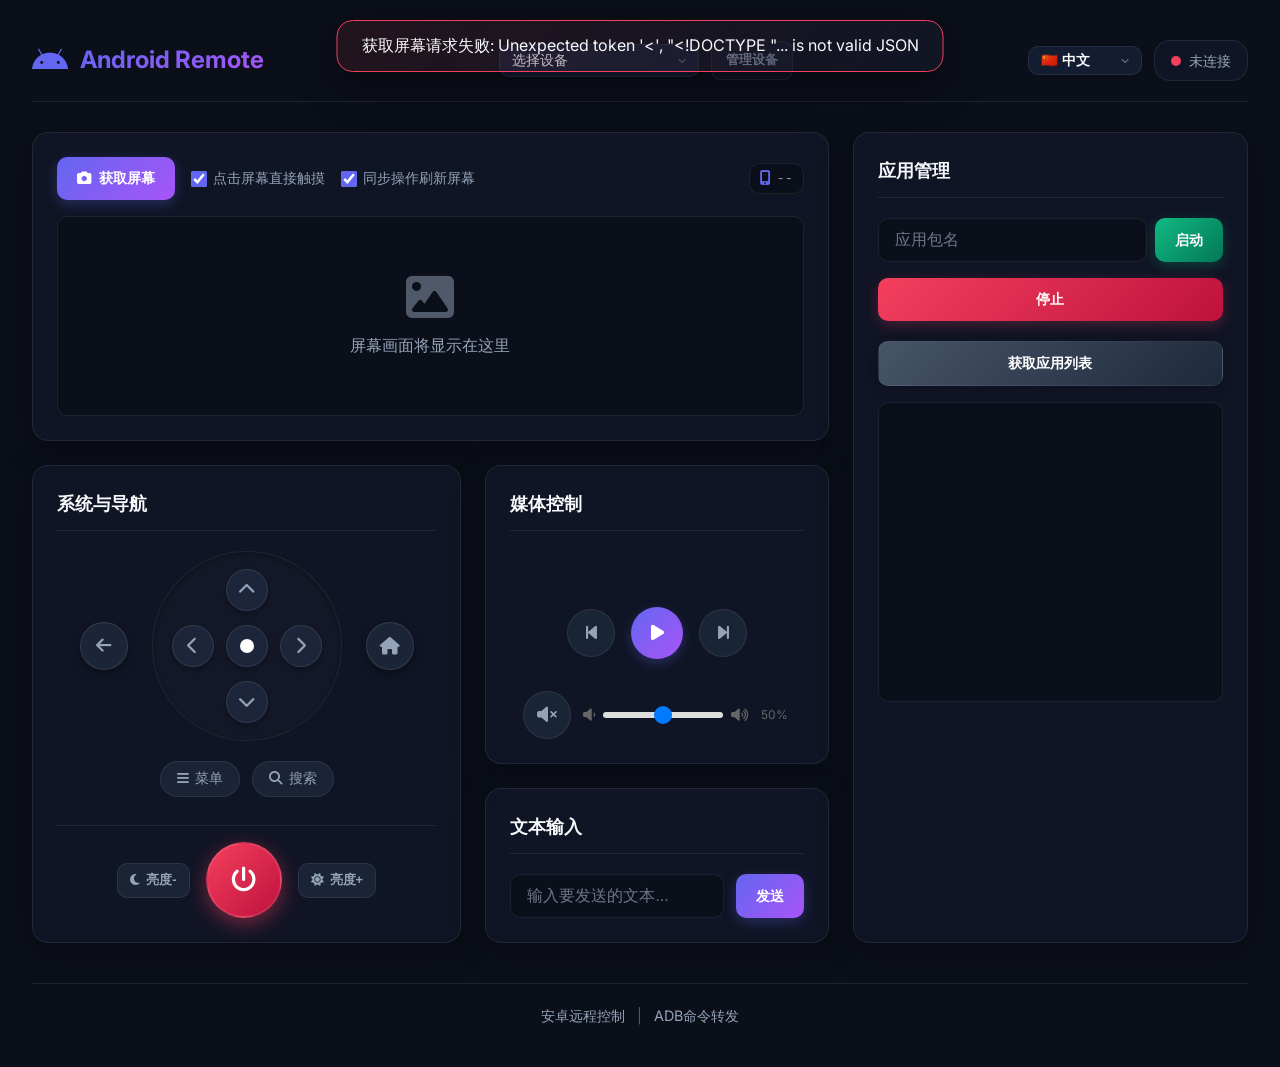
==== commit ea107f8c: "feat(volume): add volume slider control with real-time display - Add /api/system/volume endpoint usi" ====
--- a/static/index.html
+++ b/static/index.html
@@ -55,6 +55,10 @@
                             <input type="checkbox" id="syncActionRefresh" checked>
                             <span id="syncActionRefreshLabel">同步操作刷新屏幕</span>
                         </label>
+                        <div class="screen-size-info">
+                            <i class="fas fa-mobile-alt"></i>
+                            <span id="screenSizeInfo">--</span>
+                        </div>
                     </div>
                     <div class="screenshot-preview" id="screenshotPreview">
                         <img id="screenshotImage" src="" alt="屏幕预览" style="display: none;">
@@ -145,15 +149,15 @@
                                         </button>
                                     </div>
                                     <div class="volume-controls">
-                                        <button class="btn btn-icon" data-key="volumedown" title="音量减">
-                                            <i class="fas fa-volume-down"></i>
-                                        </button>
                                         <button class="btn btn-icon" data-key="mute" title="静音">
                                             <i class="fas fa-volume-mute"></i>
                                         </button>
-                                        <button class="btn btn-icon" data-key="volumeup" title="音量加">
-                                            <i class="fas fa-volume-up"></i>
-                                        </button>
+                                        <div class="volume-slider-container">
+                                            <i class="fas fa-volume-down volume-icon"></i>
+                                            <input type="range" id="volumeSlider" class="volume-slider" min="0" max="100" value="50">
+                                            <i class="fas fa-volume-up volume-icon"></i>
+                                            <span id="volumeValue" class="volume-value">50%</span>
+                                        </div>
                                     </div>
                                 </div>
                             </section>
--- a/static/style.css
+++ b/static/style.css
@@ -1145,6 +1145,54 @@
     gap: 12px;
 }
 
+.volume-slider-container {
+    display: flex;
+    align-items: center;
+    gap: 8px;
+}
+
+.volume-icon {
+    color: #666;
+    font-size: 14px;
+}
+
+.volume-slider {
+    -webkit-appearance: none;
+    appearance: none;
+    width: 120px;
+    height: 6px;
+    background: #ddd;
+    border-radius: 3px;
+    outline: none;
+    cursor: pointer;
+}
+
+.volume-slider::-webkit-slider-thumb {
+    -webkit-appearance: none;
+    appearance: none;
+    width: 18px;
+    height: 18px;
+    background: #007bff;
+    border-radius: 50%;
+    cursor: pointer;
+}
+
+.volume-slider::-moz-range-thumb {
+    width: 18px;
+    height: 18px;
+    background: #007bff;
+    border-radius: 50%;
+    cursor: pointer;
+    border: none;
+}
+
+.volume-value {
+    font-size: 12px;
+    color: #666;
+    min-width: 35px;
+    text-align: center;
+}
+
 .power-controls {
     display: flex;
     flex-direction: row;
@@ -1198,6 +1246,23 @@
     background: var(--background);
     border-radius: var(--radius-sm);
     border: 1px solid var(--border);
+}
+
+.app-list::-webkit-scrollbar {
+    width: 6px;
+}
+
+.app-list::-webkit-scrollbar-track {
+    background: var(--background);
+}
+
+.app-list::-webkit-scrollbar-thumb {
+    background: var(--border);
+    border-radius: 3px;
+}
+
+.app-list::-webkit-scrollbar-thumb:hover {
+    background: var(--text-secondary);
 }
 
 .app-item {
@@ -1254,6 +1319,29 @@
     align-items: center;
     gap: 16px;
     flex-wrap: wrap;
+}
+
+.screen-size-info {
+    display: flex;
+    align-items: center;
+    gap: 6px;
+    font-size: 0.85rem;
+    color: var(--text-secondary);
+    margin-left: auto;
+    padding: 4px 10px;
+    background: var(--background);
+    border-radius: var(--radius-sm);
+    border: 1px solid var(--border);
+}
+
+.screen-size-info i {
+    color: var(--primary);
+    font-size: 0.9rem;
+}
+
+.screen-size-info span {
+    font-weight: 500;
+    font-family: monospace;
 }
 
 .toggle-label {
@@ -1411,14 +1499,24 @@
     }
 
     .header {
-        flex-direction: row;
-        justify-content: space-between;
+        flex-direction: column;
         padding: 12px 0;
         margin-bottom: 12px;
+        gap: 8px;
     }
 
     .header-center {
-        display: none;
+        display: flex;
+        align-items: center;
+        gap: 8px;
+        order: 3;
+        width: 100%;
+    }
+
+    .header-right {
+        order: 2;
+        width: 100%;
+        justify-content: flex-end;
     }
 
     .logo h1 {
@@ -1514,6 +1612,15 @@
         border-radius: 4px;
     }
 
+    .device-dropdown {
+        flex: 1;
+        min-width: 0;
+    }
+
+    .manage-devices-link {
+        white-space: nowrap;
+    }
+
     .input-group .input-field {
         min-width: 100%;
     }
@@ -1646,13 +1753,14 @@
         flex: 1;
         display: flex;
         flex-direction: column;
-        justify-content: space-between;
+        justify-content: flex-start;
+        gap: 16px;
     }
 
     .apps .app-list {
-        flex: 1;
-        max-height: none;
+        height: 380px;
         min-height: 280px;
+        overflow-y: auto;
     }
 
     .touch {
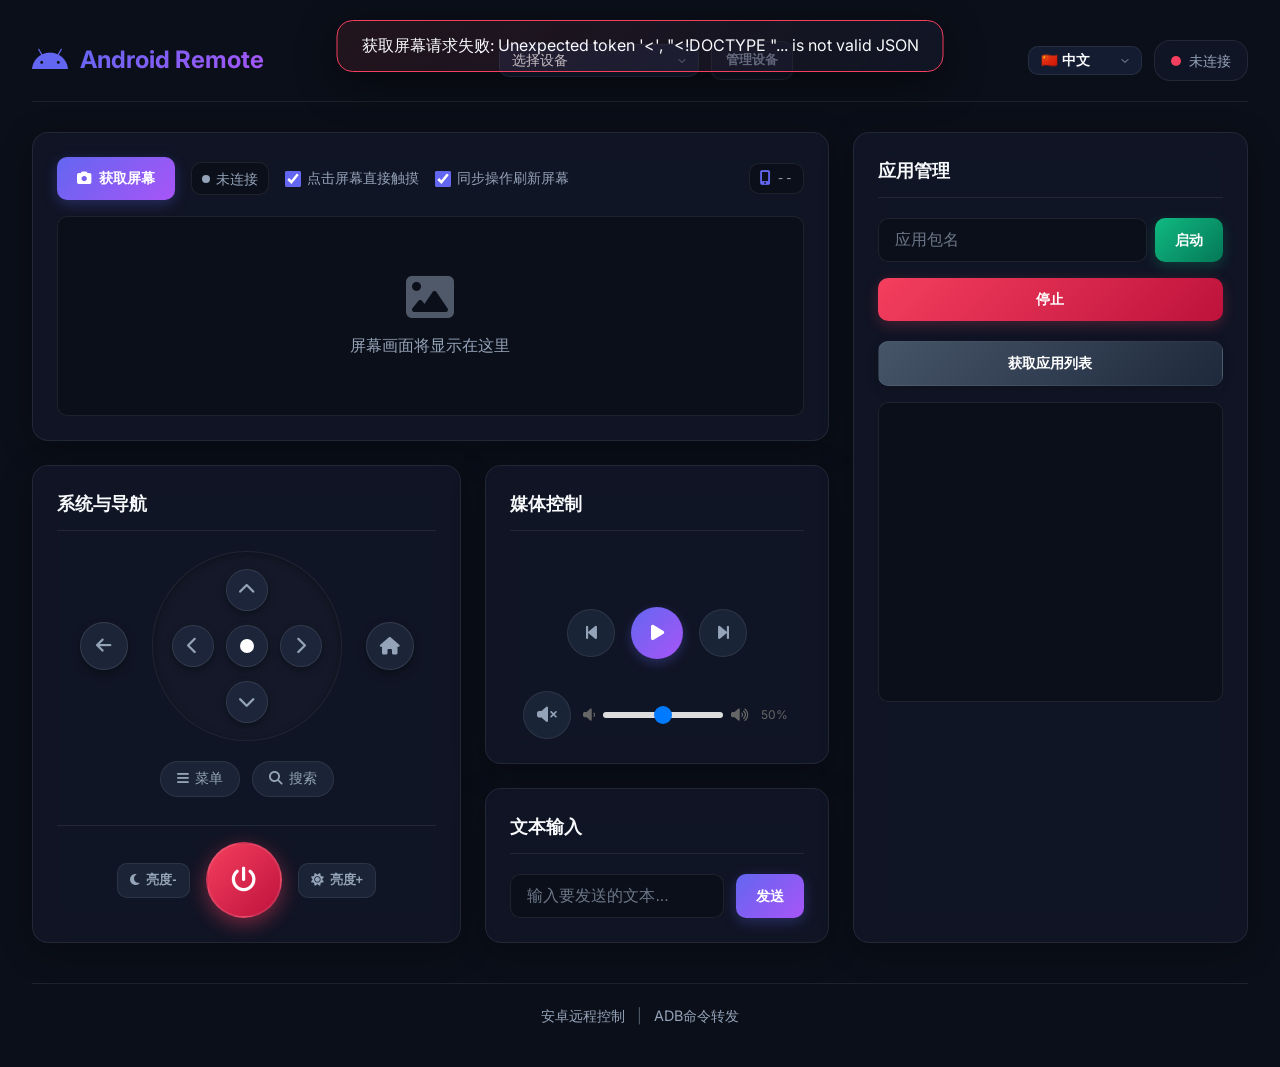
==== commit b831e3e9: "feat(ui): ✨ 添加屏幕镜像控制界面与样式 Ultraworked with [Sisyphus](https://github.com/code-yeongyu/oh-my-openagen" ====
--- a/static/index.html
+++ b/static/index.html
@@ -44,9 +44,13 @@
                 <div class="screenshot-controls">
                     <div class="screenshot-header">
                         <button id="screenshotBtn" class="btn btn-primary">
-                            <i class="fas fa-camera"></i>
-                            获取屏幕
+                            <i class="fas fa-play"></i>
+                            启动镜像
                         </button>
+                        <div class="mirror-status" id="mirrorStatus">
+                            <span class="status-dot"></span>
+                            <span class="status-text">未连接</span>
+                        </div>
                         <label class="toggle-label">
                             <input type="checkbox" id="clickToTap" checked>
                             <span id="clickToTapLabel">点击屏幕直接触摸</span>
@@ -62,6 +66,7 @@
                     </div>
                     <div class="screenshot-preview" id="screenshotPreview">
                         <img id="screenshotImage" src="" alt="屏幕预览" style="display: none;">
+                        <canvas id="mirrorCanvas" style="display: none;"></canvas>
                         <div class="placeholder" id="screenshotPlaceholder">
                             <i class="fas fa-image"></i>
                             <span>屏幕画面将显示在这里</span>
@@ -219,6 +224,7 @@
 
     <div class="toast" id="toast"></div>
     <script src="i18n.js"></script>
+    <script src="scrcpy-player.js"></script>
     <script src="script.js"></script>
 </body>
 </html>
--- a/static/style.css
+++ b/static/style.css
@@ -1344,6 +1344,52 @@
     font-family: monospace;
 }
 
+.mirror-status {
+    display: flex;
+    align-items: center;
+    gap: 6px;
+    font-size: 0.85rem;
+    color: var(--text-secondary);
+    padding: 4px 10px;
+    background: var(--background);
+    border-radius: var(--radius-sm);
+    border: 1px solid var(--border);
+}
+
+.mirror-status .status-dot {
+    width: 8px;
+    height: 8px;
+    border-radius: 50%;
+    background: var(--text-secondary);
+}
+
+.mirror-status .status-dot.connected {
+    background: #10b981;
+    box-shadow: 0 0 4px #10b981;
+}
+
+.mirror-status .status-dot.connecting {
+    background: #f59e0b;
+    animation: pulse 1s ease-in-out infinite;
+}
+
+.mirror-status .status-dot.error {
+    background: #ef4444;
+}
+
+.mirror-status .status-dot.disconnected {
+    background: var(--text-secondary);
+}
+
+.mirror-status .status-text {
+    font-weight: 500;
+}
+
+@keyframes pulse {
+    0%, 100% { opacity: 1; }
+    50% { opacity: 0.4; }
+}
+
 .toggle-label {
     display: flex;
     align-items: center;
